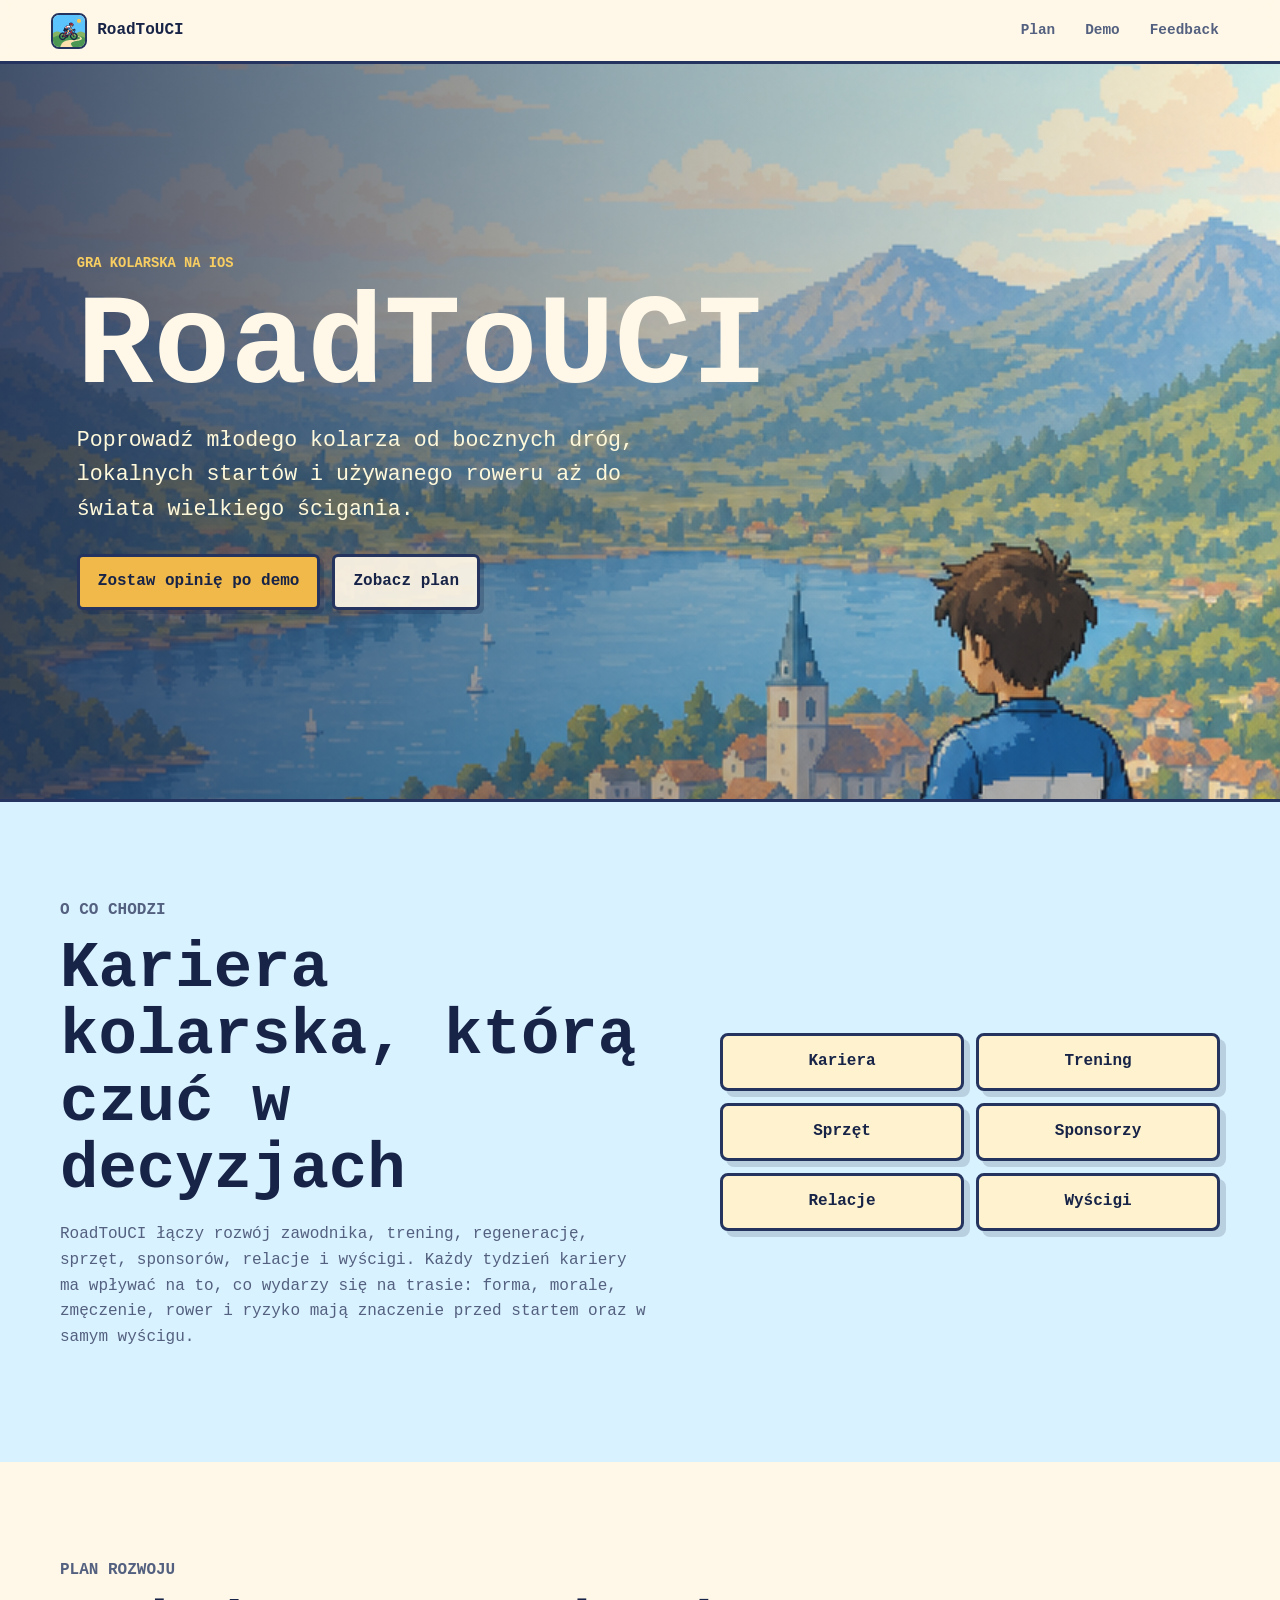
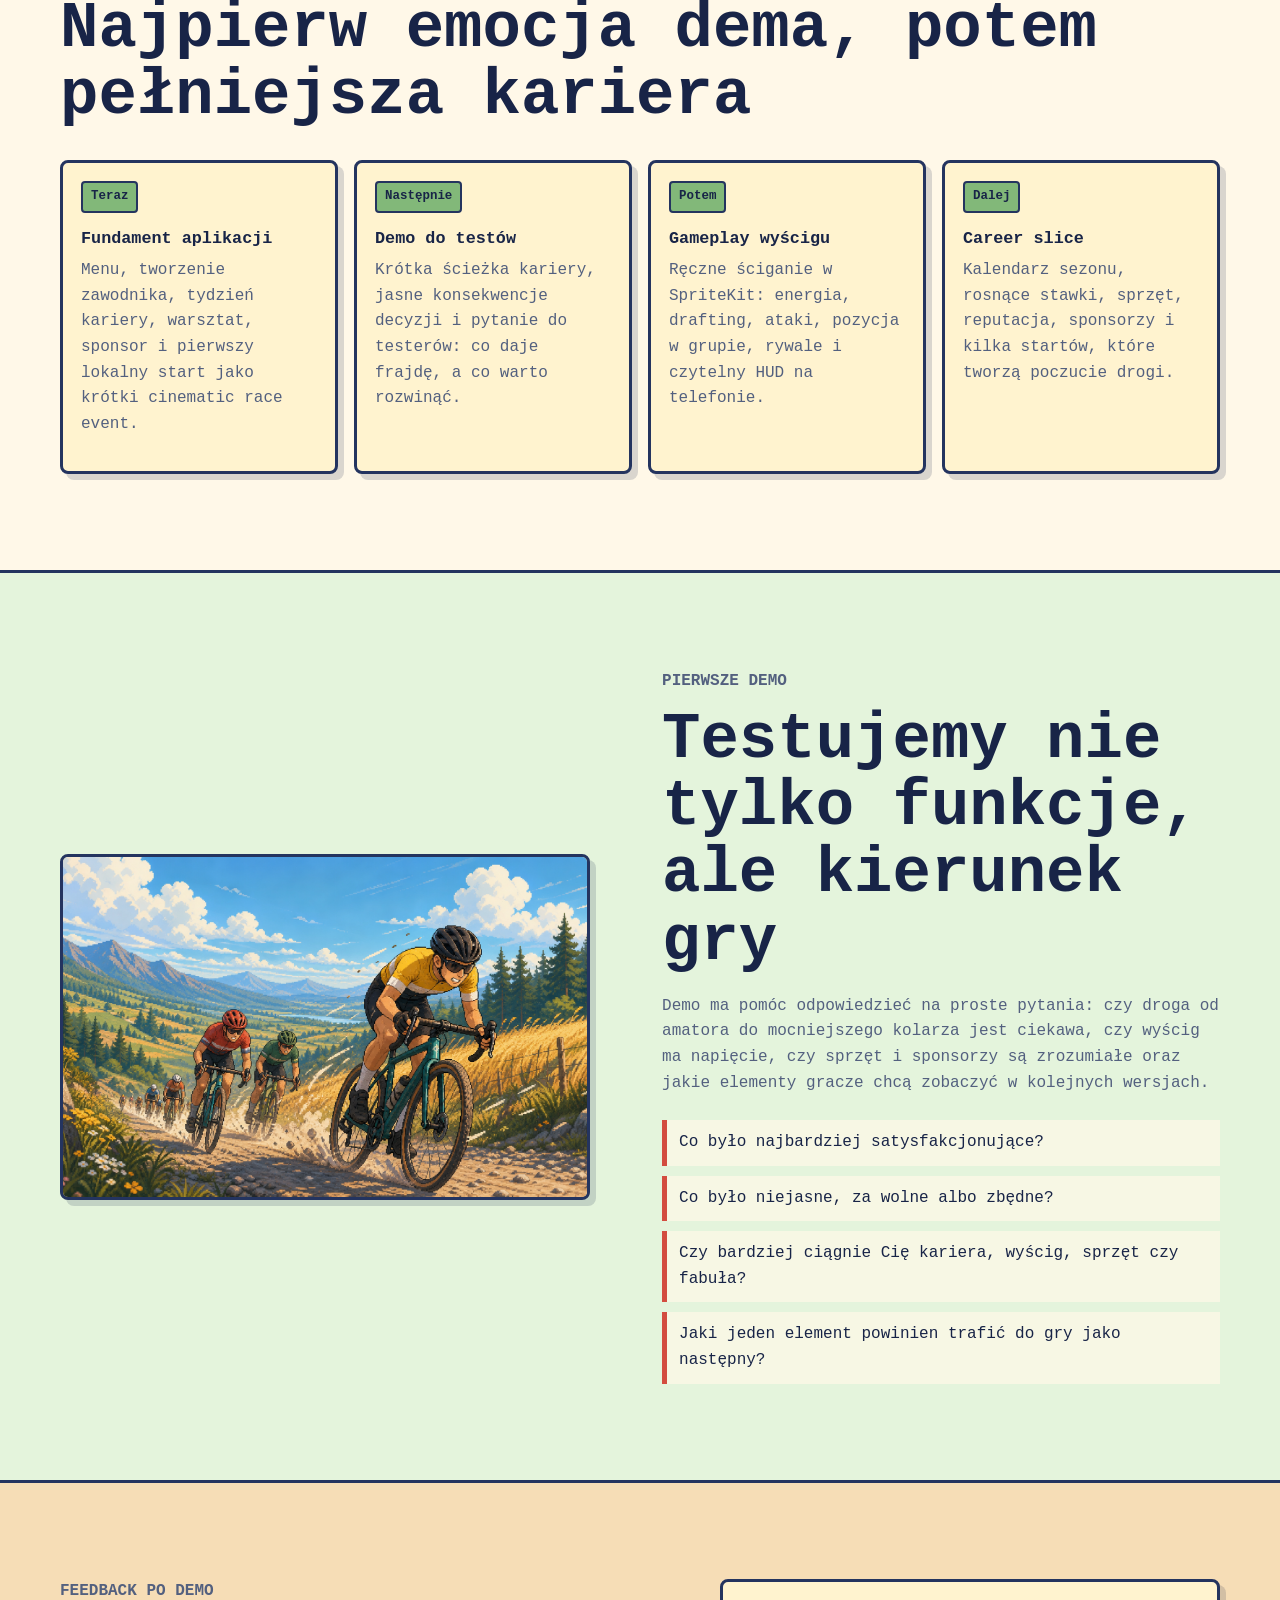
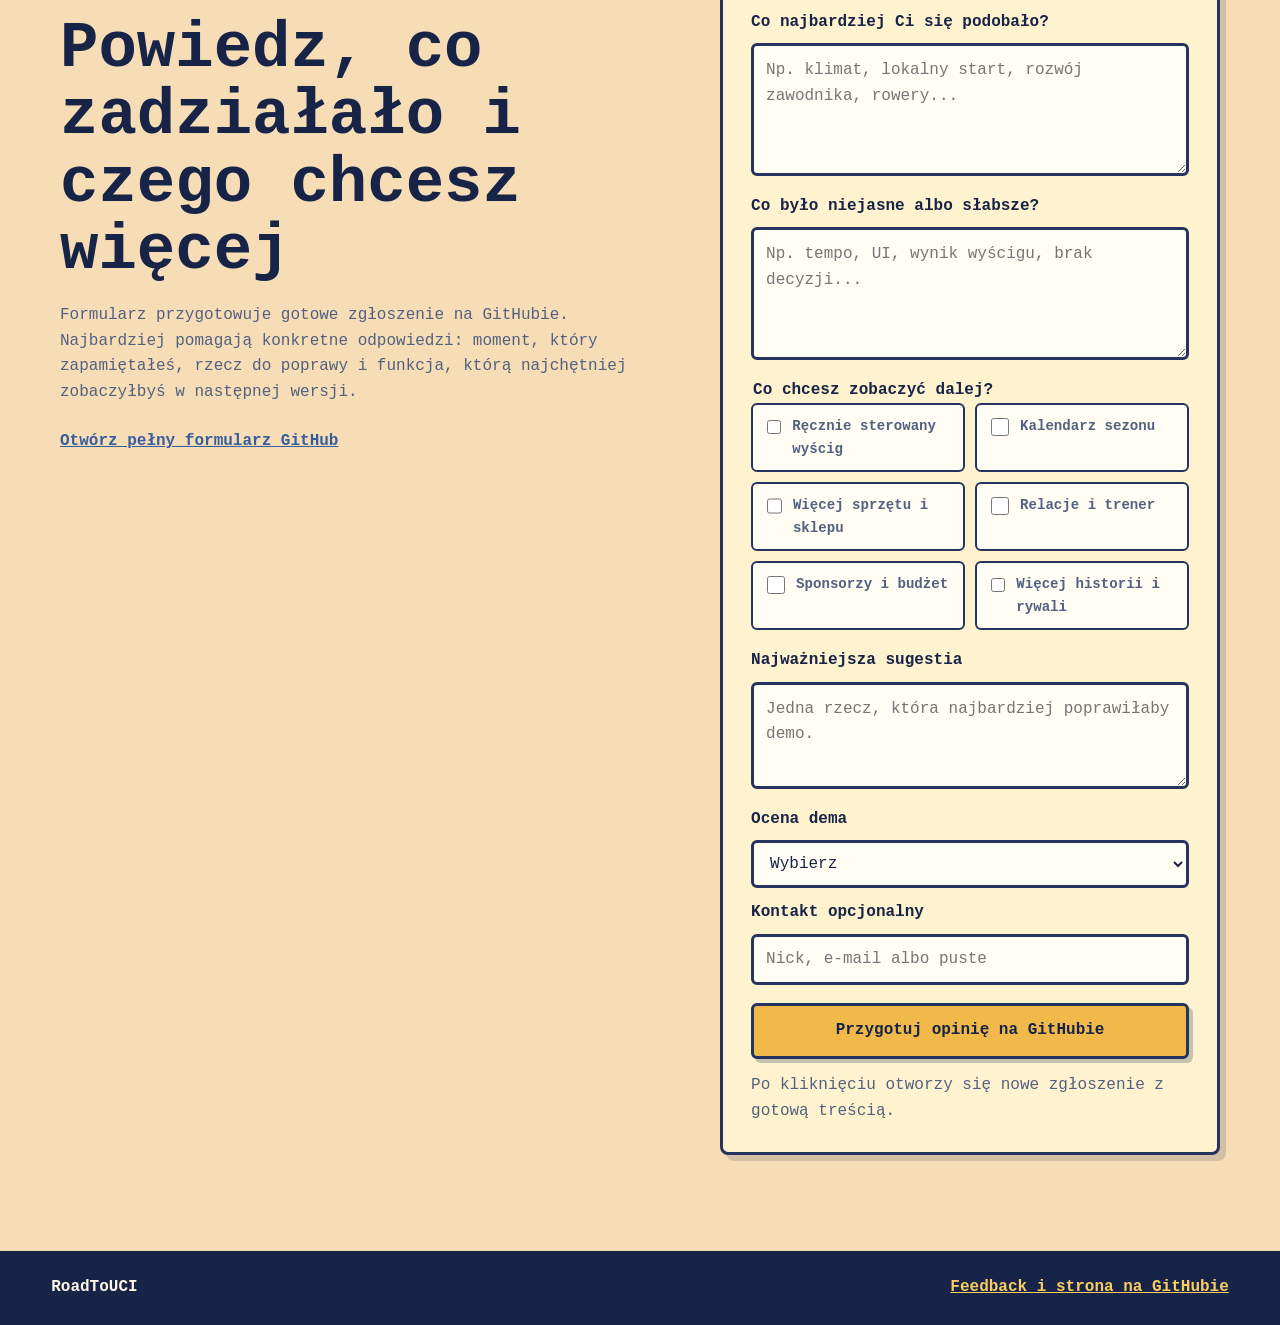
==== index.html @ 6fb149c0 "Add RoadToUCI public site" ====
<!doctype html>
<html lang="pl">
  <head>
    <meta charset="utf-8">
    <meta name="viewport" content="width=device-width, initial-scale=1">
    <meta
      name="description"
      content="RoadToUCI to gra o drodze młodego kolarza od lokalnych startów do poziomu UCI World Tour. Sprawdź plan i zostaw feedback po demo."
    >
    <meta property="og:title" content="RoadToUCI">
    <meta
      property="og:description"
      content="Kariera, trening, sprzęt, sponsorzy i emocje wyścigu w pastelowym pixel-arcie."
    >
    <meta property="og:image" content="assets/roadtouci-hero.png">
    <meta name="theme-color" content="#f4d06f">
    <title>RoadToUCI</title>
    <link rel="icon" href="assets/roadtouci-icon.png">
    <link rel="stylesheet" href="styles.css">
  </head>
  <body>
    <header class="site-header" aria-label="Główna nawigacja">
      <a class="brand" href="#top" aria-label="RoadToUCI">
        <img src="assets/roadtouci-icon.png" alt="">
        <span>RoadToUCI</span>
      </a>
      <nav>
        <a href="#plan">Plan</a>
        <a href="#demo">Demo</a>
        <a href="#feedback">Feedback</a>
      </nav>
    </header>

    <main id="top">
      <section class="hero" aria-labelledby="hero-title">
        <div class="hero-copy">
          <p class="eyebrow">Gra kolarska na iOS</p>
          <h1 id="hero-title">RoadToUCI</h1>
          <p class="hero-lead">
            Poprowadź młodego kolarza od bocznych dróg, lokalnych startów i
            używanego roweru aż do świata wielkiego ścigania.
          </p>
          <div class="hero-actions">
            <a class="button primary" href="#feedback">Zostaw opinię po demo</a>
            <a class="button secondary" href="#plan">Zobacz plan</a>
          </div>
        </div>
      </section>

      <section class="intro section-band" aria-labelledby="about-title">
        <div class="section-inner split">
          <div>
            <p class="section-kicker">O co chodzi</p>
            <h2 id="about-title">Kariera kolarska, którą czuć w decyzjach</h2>
            <p>
              RoadToUCI łączy rozwój zawodnika, trening, regenerację, sprzęt,
              sponsorów, relacje i wyścigi. Każdy tydzień kariery ma wpływać na
              to, co wydarzy się na trasie: forma, morale, zmęczenie, rower i
              ryzyko mają znaczenie przed startem oraz w samym wyścigu.
            </p>
          </div>
          <div class="pill-grid" aria-label="Filary gry">
            <span>Kariera</span>
            <span>Trening</span>
            <span>Sprzęt</span>
            <span>Sponsorzy</span>
            <span>Relacje</span>
            <span>Wyścigi</span>
          </div>
        </div>
      </section>

      <section id="plan" class="section-band plan" aria-labelledby="plan-title">
        <div class="section-inner">
          <p class="section-kicker">Plan rozwoju</p>
          <h2 id="plan-title">Najpierw emocja dema, potem pełniejsza kariera</h2>
          <div class="timeline">
            <article>
              <span>Teraz</span>
              <h3>Fundament aplikacji</h3>
              <p>
                Menu, tworzenie zawodnika, tydzień kariery, warsztat, sponsor i
                pierwszy lokalny start jako krótki cinematic race event.
              </p>
            </article>
            <article>
              <span>Następnie</span>
              <h3>Demo do testów</h3>
              <p>
                Krótka ścieżka kariery, jasne konsekwencje decyzji i pytanie do
                testerów: co daje frajdę, a co warto rozwinąć.
              </p>
            </article>
            <article>
              <span>Potem</span>
              <h3>Gameplay wyścigu</h3>
              <p>
                Ręczne ściganie w SpriteKit: energia, drafting, ataki,
                pozycja w grupie, rywale i czytelny HUD na telefonie.
              </p>
            </article>
            <article>
              <span>Dalej</span>
              <h3>Career slice</h3>
              <p>
                Kalendarz sezonu, rosnące stawki, sprzęt, reputacja, sponsorzy
                i kilka startów, które tworzą poczucie drogi.
              </p>
            </article>
          </div>
        </div>
      </section>

      <section id="demo" class="demo-section" aria-labelledby="demo-title">
        <div class="section-inner demo-grid">
          <div class="image-panel">
            <img src="assets/roadtouci-race.png" alt="Pixel-artowy kadr wyścigu kolarskiego">
          </div>
          <div>
            <p class="section-kicker">Pierwsze demo</p>
            <h2 id="demo-title">Testujemy nie tylko funkcje, ale kierunek gry</h2>
            <p>
              Demo ma pomóc odpowiedzieć na proste pytania: czy droga od amatora
              do mocniejszego kolarza jest ciekawa, czy wyścig ma napięcie, czy
              sprzęt i sponsorzy są zrozumiałe oraz jakie elementy gracze chcą
              zobaczyć w kolejnych wersjach.
            </p>
            <ul class="check-list">
              <li>Co było najbardziej satysfakcjonujące?</li>
              <li>Co było niejasne, za wolne albo zbędne?</li>
              <li>Czy bardziej ciągnie Cię kariera, wyścig, sprzęt czy fabuła?</li>
              <li>Jaki jeden element powinien trafić do gry jako następny?</li>
            </ul>
          </div>
        </div>
      </section>

      <section id="feedback" class="section-band feedback-section" aria-labelledby="feedback-title">
        <div class="section-inner feedback-grid">
          <div class="feedback-copy">
            <p class="section-kicker">Feedback po demo</p>
            <h2 id="feedback-title">Powiedz, co zadziałało i czego chcesz więcej</h2>
            <p>
              Formularz przygotowuje gotowe zgłoszenie na GitHubie. Najbardziej
              pomagają konkretne odpowiedzi: moment, który zapamiętałeś, rzecz
              do poprawy i funkcja, którą najchętniej zobaczyłbyś w następnej
              wersji.
            </p>
            <a class="text-link" href="https://github.com/lpociask/RoadToUCI-site/issues/new?template=demo-feedback.yml">
              Otwórz pełny formularz GitHub
            </a>
          </div>

          <form class="feedback-form" id="demo-feedback-form">
            <label>
              <span>Co najbardziej Ci się podobało?</span>
              <textarea name="liked" rows="4" required placeholder="Np. klimat, lokalny start, rozwój zawodnika, rowery..."></textarea>
            </label>

            <label>
              <span>Co było niejasne albo słabsze?</span>
              <textarea name="unclear" rows="4" required placeholder="Np. tempo, UI, wynik wyścigu, brak decyzji..."></textarea>
            </label>

            <fieldset>
              <legend>Co chcesz zobaczyć dalej?</legend>
              <div class="choice-grid">
                <label><input type="checkbox" name="next" value="Ręcznie sterowany wyścig"> Ręcznie sterowany wyścig</label>
                <label><input type="checkbox" name="next" value="Kalendarz sezonu"> Kalendarz sezonu</label>
                <label><input type="checkbox" name="next" value="Więcej sprzętu i sklepu"> Więcej sprzętu i sklepu</label>
                <label><input type="checkbox" name="next" value="Relacje i trener"> Relacje i trener</label>
                <label><input type="checkbox" name="next" value="Sponsorzy i budżet"> Sponsorzy i budżet</label>
                <label><input type="checkbox" name="next" value="Więcej historii i rywali"> Więcej historii i rywali</label>
              </div>
            </fieldset>

            <label>
              <span>Najważniejsza sugestia</span>
              <textarea name="wish" rows="3" required placeholder="Jedna rzecz, która najbardziej poprawiłaby demo."></textarea>
            </label>

            <div class="form-row">
              <label>
                <span>Ocena dema</span>
                <select name="rating" required>
                  <option value="">Wybierz</option>
                  <option value="5 - bardzo chcę grać dalej">5 - bardzo chcę grać dalej</option>
                  <option value="4 - ma duży potencjał">4 - ma duży potencjał</option>
                  <option value="3 - ciekawy kierunek">3 - ciekawy kierunek</option>
                  <option value="2 - jeszcze mnie nie złapało">2 - jeszcze mnie nie złapało</option>
                  <option value="1 - nie dla mnie">1 - nie dla mnie</option>
                </select>
              </label>
              <label>
                <span>Kontakt opcjonalny</span>
                <input name="contact" type="text" placeholder="Nick, e-mail albo puste">
              </label>
            </div>

            <button class="button primary submit-button" type="submit">Przygotuj opinię na GitHubie</button>
            <p class="form-note" id="form-note" aria-live="polite">
              Po kliknięciu otworzy się nowe zgłoszenie z gotową treścią.
            </p>
          </form>
        </div>
      </section>
    </main>

    <footer class="site-footer">
      <span>RoadToUCI</span>
      <a href="https://github.com/lpociask/RoadToUCI-site">Feedback i strona na GitHubie</a>
    </footer>

    <script src="script.js"></script>
  </body>
</html>
---- styles.css ----
:root {
  color-scheme: light;
  --ink: #182447;
  --muted: #53607f;
  --paper: #fff8e8;
  --panel: #fff3cf;
  --sky: #d9f2ff;
  --green: #82b879;
  --red: #d34c3f;
  --gold: #f0b94a;
  --blue: #385d9d;
  --line: #24345f;
  --shadow: 6px 6px 0 rgba(24, 36, 71, 0.16);
}

* {
  box-sizing: border-box;
}

html {
  scroll-behavior: smooth;
}

body {
  margin: 0;
  background: var(--paper);
  color: var(--ink);
  font-family: ui-monospace, SFMono-Regular, Menlo, Monaco, Consolas, "Liberation Mono", monospace;
  line-height: 1.6;
}

img {
  display: block;
  max-width: 100%;
}

a {
  color: inherit;
}

.site-header {
  position: sticky;
  top: 0;
  z-index: 10;
  display: flex;
  align-items: center;
  justify-content: space-between;
  gap: 20px;
  min-height: 64px;
  padding: 10px clamp(18px, 4vw, 56px);
  background: rgba(255, 248, 232, 0.92);
  border-bottom: 3px solid var(--line);
  backdrop-filter: blur(12px);
}

.brand {
  display: inline-flex;
  align-items: center;
  gap: 10px;
  font-weight: 900;
  text-decoration: none;
}

.brand img {
  width: 36px;
  height: 36px;
  border: 2px solid var(--line);
  border-radius: 8px;
}

nav {
  display: flex;
  flex-wrap: wrap;
  justify-content: flex-end;
  gap: 10px;
  color: var(--muted);
  font-size: 0.9rem;
  font-weight: 800;
}

nav a {
  padding: 8px 10px;
  border-radius: 6px;
  text-decoration: none;
}

nav a:hover,
nav a:focus-visible {
  background: var(--panel);
  outline: 2px solid transparent;
}

.hero {
  min-height: min(760px, 82vh);
  display: grid;
  align-items: center;
  padding: 64px clamp(18px, 6vw, 84px);
  background-image:
    linear-gradient(90deg, rgba(24, 36, 71, 0.78), rgba(24, 36, 71, 0.32), rgba(255, 248, 232, 0.05)),
    url("assets/roadtouci-hero.png");
  background-position: center;
  background-size: cover;
  color: #fff8e8;
  border-bottom: 3px solid var(--line);
}

.hero-copy {
  width: min(680px, 100%);
}

.eyebrow,
.section-kicker {
  margin: 0 0 12px;
  color: var(--red);
  font-size: 0.86rem;
  font-weight: 900;
  letter-spacing: 0;
  text-transform: uppercase;
}

.hero .eyebrow {
  color: #f8ce62;
}

h1,
h2,
h3,
p {
  margin-top: 0;
}

h1 {
  margin-bottom: 14px;
  font-size: clamp(3.2rem, 10vw, 8rem);
  line-height: 0.95;
}

h2 {
  margin-bottom: 18px;
  font-size: clamp(2rem, 5vw, 4.2rem);
  line-height: 1.05;
}

h3 {
  margin-bottom: 8px;
  font-size: 1.05rem;
  line-height: 1.25;
}

.hero-lead {
  max-width: 620px;
  margin-bottom: 28px;
  color: #fff9db;
  font-size: clamp(1rem, 2.2vw, 1.35rem);
}

.hero-actions,
.form-row {
  display: flex;
  flex-wrap: wrap;
  gap: 12px;
}

.button {
  display: inline-flex;
  align-items: center;
  justify-content: center;
  min-height: 48px;
  padding: 12px 18px;
  border: 3px solid var(--line);
  border-radius: 6px;
  box-shadow: 4px 4px 0 rgba(24, 36, 71, 0.24);
  font: inherit;
  font-weight: 900;
  text-decoration: none;
  cursor: pointer;
}

.button.primary {
  background: var(--gold);
  color: var(--ink);
}

.button.secondary {
  background: rgba(255, 248, 232, 0.92);
  color: var(--ink);
}

.button:hover,
.button:focus-visible {
  transform: translate(1px, 1px);
  box-shadow: 3px 3px 0 rgba(24, 36, 71, 0.24);
  outline: 2px solid transparent;
}

.section-band,
.demo-section {
  padding: clamp(48px, 8vw, 96px) clamp(18px, 4vw, 56px);
}

.section-inner {
  width: min(1160px, 100%);
  margin: 0 auto;
}

.split,
.demo-grid,
.feedback-grid {
  display: grid;
  grid-template-columns: minmax(0, 1fr) minmax(280px, 0.85fr);
  gap: clamp(28px, 6vw, 72px);
  align-items: center;
}

.intro {
  background: var(--sky);
}

.intro p,
.plan p,
.demo-section p,
.feedback-section p {
  color: var(--muted);
  font-size: 1rem;
}

.pill-grid {
  display: grid;
  grid-template-columns: repeat(2, minmax(0, 1fr));
  gap: 12px;
}

.pill-grid span,
.timeline article,
.feedback-form,
.image-panel {
  border: 3px solid var(--line);
  border-radius: 8px;
  background: var(--panel);
  box-shadow: var(--shadow);
}

.pill-grid span {
  min-height: 58px;
  display: grid;
  place-items: center;
  padding: 12px;
  color: var(--ink);
  font-weight: 900;
  text-align: center;
}

.plan {
  background: var(--paper);
}

.timeline {
  display: grid;
  grid-template-columns: repeat(4, minmax(0, 1fr));
  gap: 16px;
  margin-top: 30px;
}

.timeline article {
  min-height: 245px;
  padding: 18px;
}

.timeline span {
  display: inline-block;
  margin-bottom: 16px;
  padding: 4px 8px;
  background: var(--green);
  border: 2px solid var(--line);
  border-radius: 4px;
  color: var(--ink);
  font-size: 0.78rem;
  font-weight: 900;
}

.demo-section {
  background: #e4f4dc;
  border-top: 3px solid var(--line);
  border-bottom: 3px solid var(--line);
}

.demo-grid {
  grid-template-columns: minmax(280px, 0.95fr) minmax(0, 1fr);
}

.image-panel {
  overflow: hidden;
  background: #f8dca5;
}

.image-panel img {
  width: 100%;
  min-height: 340px;
  object-fit: cover;
}

.check-list {
  display: grid;
  gap: 10px;
  margin: 24px 0 0;
  padding: 0;
  list-style: none;
}

.check-list li {
  padding: 10px 12px;
  border-left: 5px solid var(--red);
  background: rgba(255, 248, 232, 0.72);
}

.feedback-section {
  background: #f6ddb6;
}

.feedback-grid {
  align-items: start;
}

.feedback-copy {
  position: sticky;
  top: 96px;
}

.text-link {
  display: inline-flex;
  margin-top: 8px;
  color: var(--blue);
  font-weight: 900;
}

.feedback-form {
  display: grid;
  gap: 18px;
  padding: clamp(18px, 4vw, 28px);
}

.feedback-form label,
.feedback-form fieldset {
  display: grid;
  gap: 8px;
  min-width: 0;
}

.feedback-form span,
.feedback-form legend {
  color: var(--ink);
  font-weight: 900;
}

.feedback-form fieldset {
  margin: 0;
  padding: 0;
  border: 0;
}

textarea,
select,
input[type="text"] {
  width: 100%;
  min-width: 0;
  border: 3px solid var(--line);
  border-radius: 6px;
  background: #fffdf4;
  color: var(--ink);
  font: inherit;
}

textarea {
  resize: vertical;
  padding: 12px;
}

select,
input[type="text"] {
  min-height: 48px;
  padding: 10px 12px;
}

textarea:focus,
select:focus,
input[type="text"]:focus {
  outline: 3px solid var(--gold);
  outline-offset: 2px;
}

.choice-grid {
  display: grid;
  grid-template-columns: repeat(2, minmax(0, 1fr));
  gap: 10px;
}

.choice-grid label {
  display: flex;
  align-items: flex-start;
  gap: 8px;
  min-height: 48px;
  padding: 10px;
  border: 2px solid var(--line);
  border-radius: 6px;
  background: #fffdf4;
  color: var(--muted);
  font-size: 0.88rem;
  font-weight: 800;
}

.choice-grid input {
  width: 18px;
  height: 18px;
  margin-top: 3px;
  accent-color: var(--red);
}

.form-row > label {
  flex: 1 1 220px;
}

.submit-button {
  width: 100%;
}

.form-note {
  min-height: 24px;
  margin: -4px 0 0;
  font-size: 0.88rem;
}

.site-footer {
  display: flex;
  flex-wrap: wrap;
  justify-content: space-between;
  gap: 12px;
  padding: 24px clamp(18px, 4vw, 56px);
  background: var(--ink);
  color: #fff8e8;
  font-weight: 800;
}

.site-footer a {
  color: #f8ce62;
}

@media (max-width: 900px) {
  .split,
  .demo-grid,
  .feedback-grid {
    grid-template-columns: 1fr;
  }

  .timeline {
    grid-template-columns: repeat(2, minmax(0, 1fr));
  }

  .feedback-copy {
    position: static;
  }
}

@media (max-width: 640px) {
  .site-header {
    align-items: flex-start;
    flex-direction: column;
    gap: 6px;
  }

  nav {
    justify-content: flex-start;
    width: 100%;
  }

  .hero {
    min-height: 76vh;
    padding-top: 48px;
    background-position: 58% center;
  }

  .hero-actions .button,
  .timeline,
  .pill-grid,
  .choice-grid {
    grid-template-columns: 1fr;
  }

  .hero-actions,
  .button {
    width: 100%;
  }

  .timeline article {
    min-height: 0;
  }
}
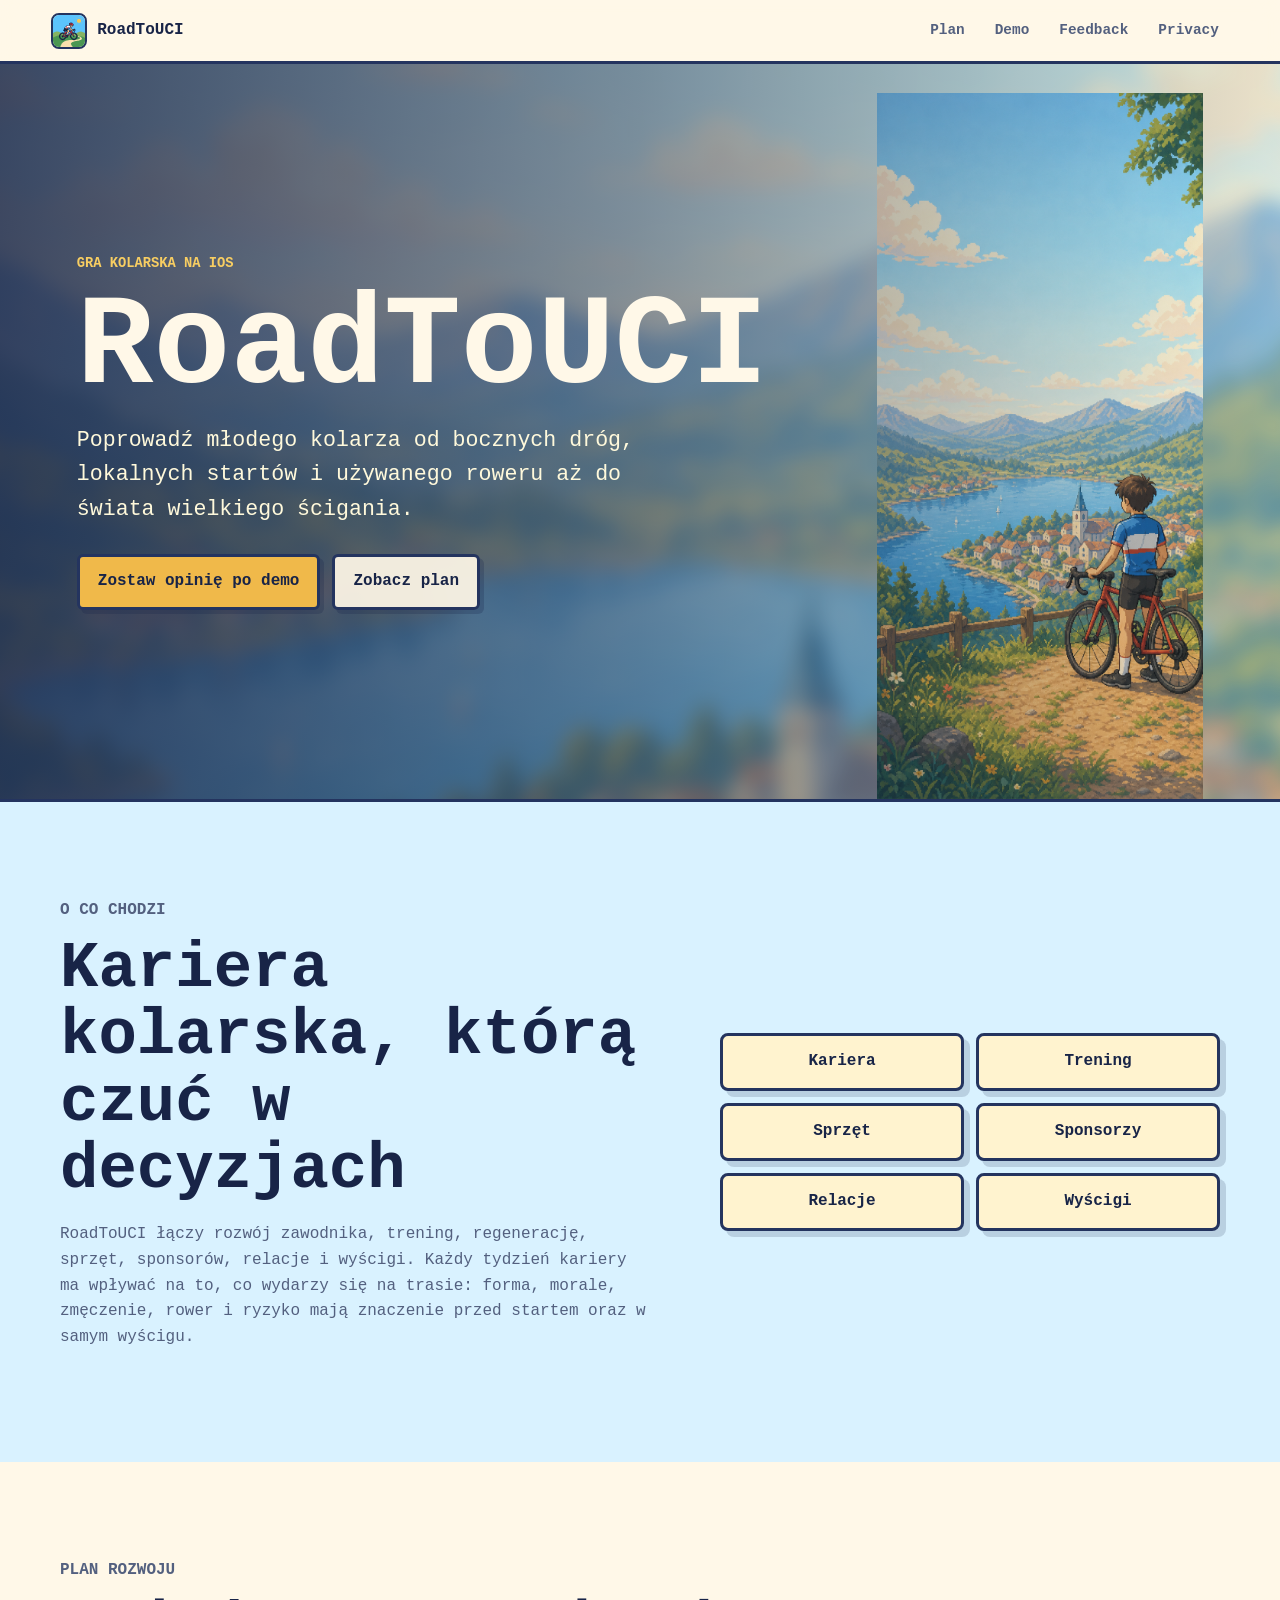
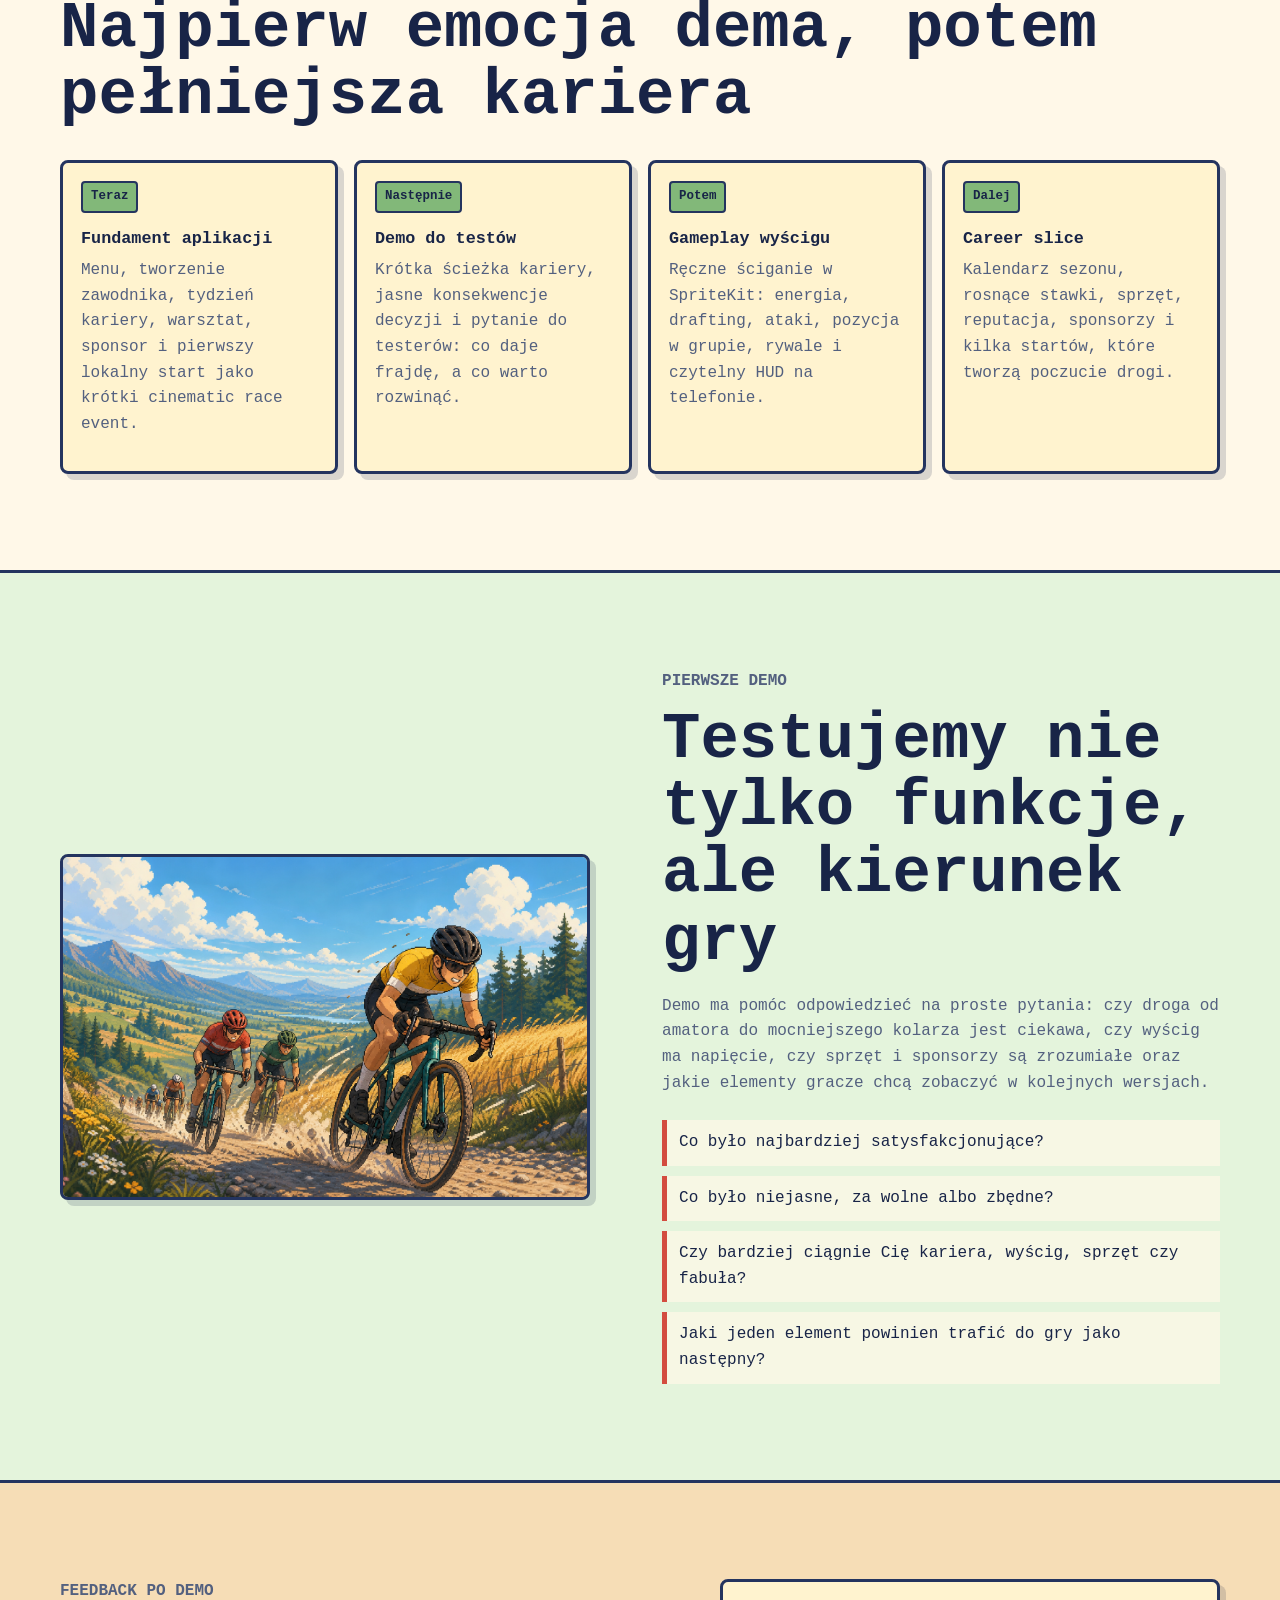
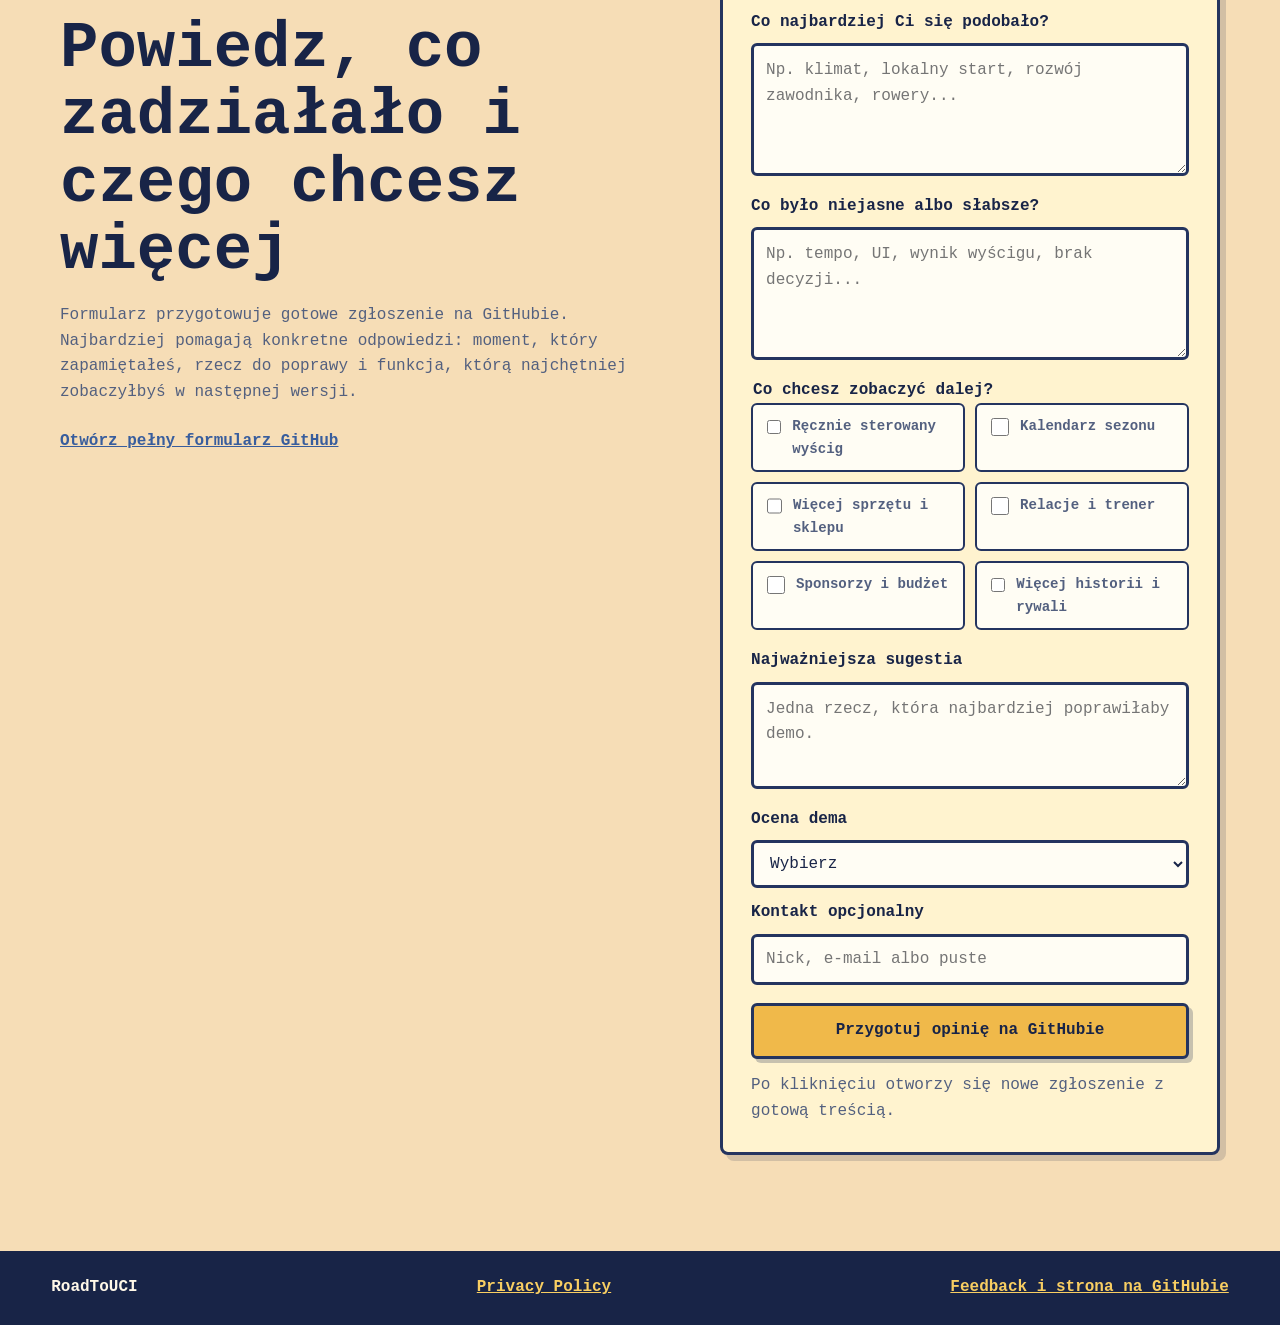
==== commit 8a648dc2: "Add privacy policy page" ====
--- a/index.html
+++ b/index.html
@@ -28,6 +28,7 @@
         <a href="#plan">Plan</a>
         <a href="#demo">Demo</a>
         <a href="#feedback">Feedback</a>
+        <a href="privacy.html">Privacy</a>
       </nav>
     </header>
 
@@ -208,6 +209,7 @@
 
     <footer class="site-footer">
       <span>RoadToUCI</span>
+      <a href="privacy.html">Privacy Policy</a>
       <a href="https://github.com/lpociask/RoadToUCI-site">Feedback i strona na GitHubie</a>
     </footer>
 
--- a/styles.css
+++ b/styles.css
@@ -91,6 +91,9 @@
 }
 
 .hero {
+  position: relative;
+  isolation: isolate;
+  overflow: hidden;
   min-height: min(760px, 82vh);
   display: grid;
   align-items: center;
@@ -104,7 +107,16 @@
   border-bottom: 3px solid var(--line);
 }
 
+.hero::before,
+.hero::after {
+  content: "";
+  position: absolute;
+  pointer-events: none;
+}
+
 .hero-copy {
+  position: relative;
+  z-index: 1;
   width: min(680px, 100%);
 }
 
@@ -444,6 +456,44 @@
   color: #f8ce62;
 }
 
+.legal-page {
+  padding: clamp(48px, 8vw, 96px) clamp(18px, 4vw, 56px);
+  background: var(--sky);
+}
+
+.legal-panel {
+  padding: clamp(20px, 4vw, 36px);
+  border: 3px solid var(--line);
+  border-radius: 8px;
+  background: var(--panel);
+  box-shadow: var(--shadow);
+}
+
+.legal-panel h1 {
+  max-width: 900px;
+  font-size: clamp(2.4rem, 7vw, 5.2rem);
+}
+
+.legal-panel h2,
+.legal-panel h3 {
+  margin-top: 28px;
+}
+
+.legal-panel p {
+  max-width: 860px;
+  color: var(--muted);
+}
+
+.legal-panel hr {
+  margin: 36px 0;
+  border: 0;
+  border-top: 3px solid var(--line);
+}
+
+.legal-updated {
+  font-weight: 900;
+}
+
 @media (max-width: 900px) {
   .split,
   .demo-grid,
@@ -460,6 +510,37 @@
   }
 }
 
+@media (min-width: 760px) {
+  .hero {
+    background-image: none;
+    background-color: #8cc9e6;
+  }
+
+  .hero::before {
+    inset: -28px;
+    z-index: -2;
+    background: url("assets/roadtouci-hero.png") center / cover no-repeat;
+    filter: blur(10px);
+    opacity: 0.85;
+    transform: scale(1.04);
+  }
+
+  .hero::after {
+    inset: 0;
+    z-index: -1;
+    background-image:
+      linear-gradient(90deg, rgba(24, 36, 71, 0.82), rgba(24, 36, 71, 0.46), rgba(255, 248, 232, 0.04)),
+      url("assets/roadtouci-hero.png");
+    background-position:
+      center,
+      right clamp(20px, 6vw, 96px) bottom;
+    background-repeat: no-repeat;
+    background-size:
+      100% 100%,
+      auto 96%;
+  }
+}
+
 @media (max-width: 640px) {
   .site-header {
     align-items: flex-start;
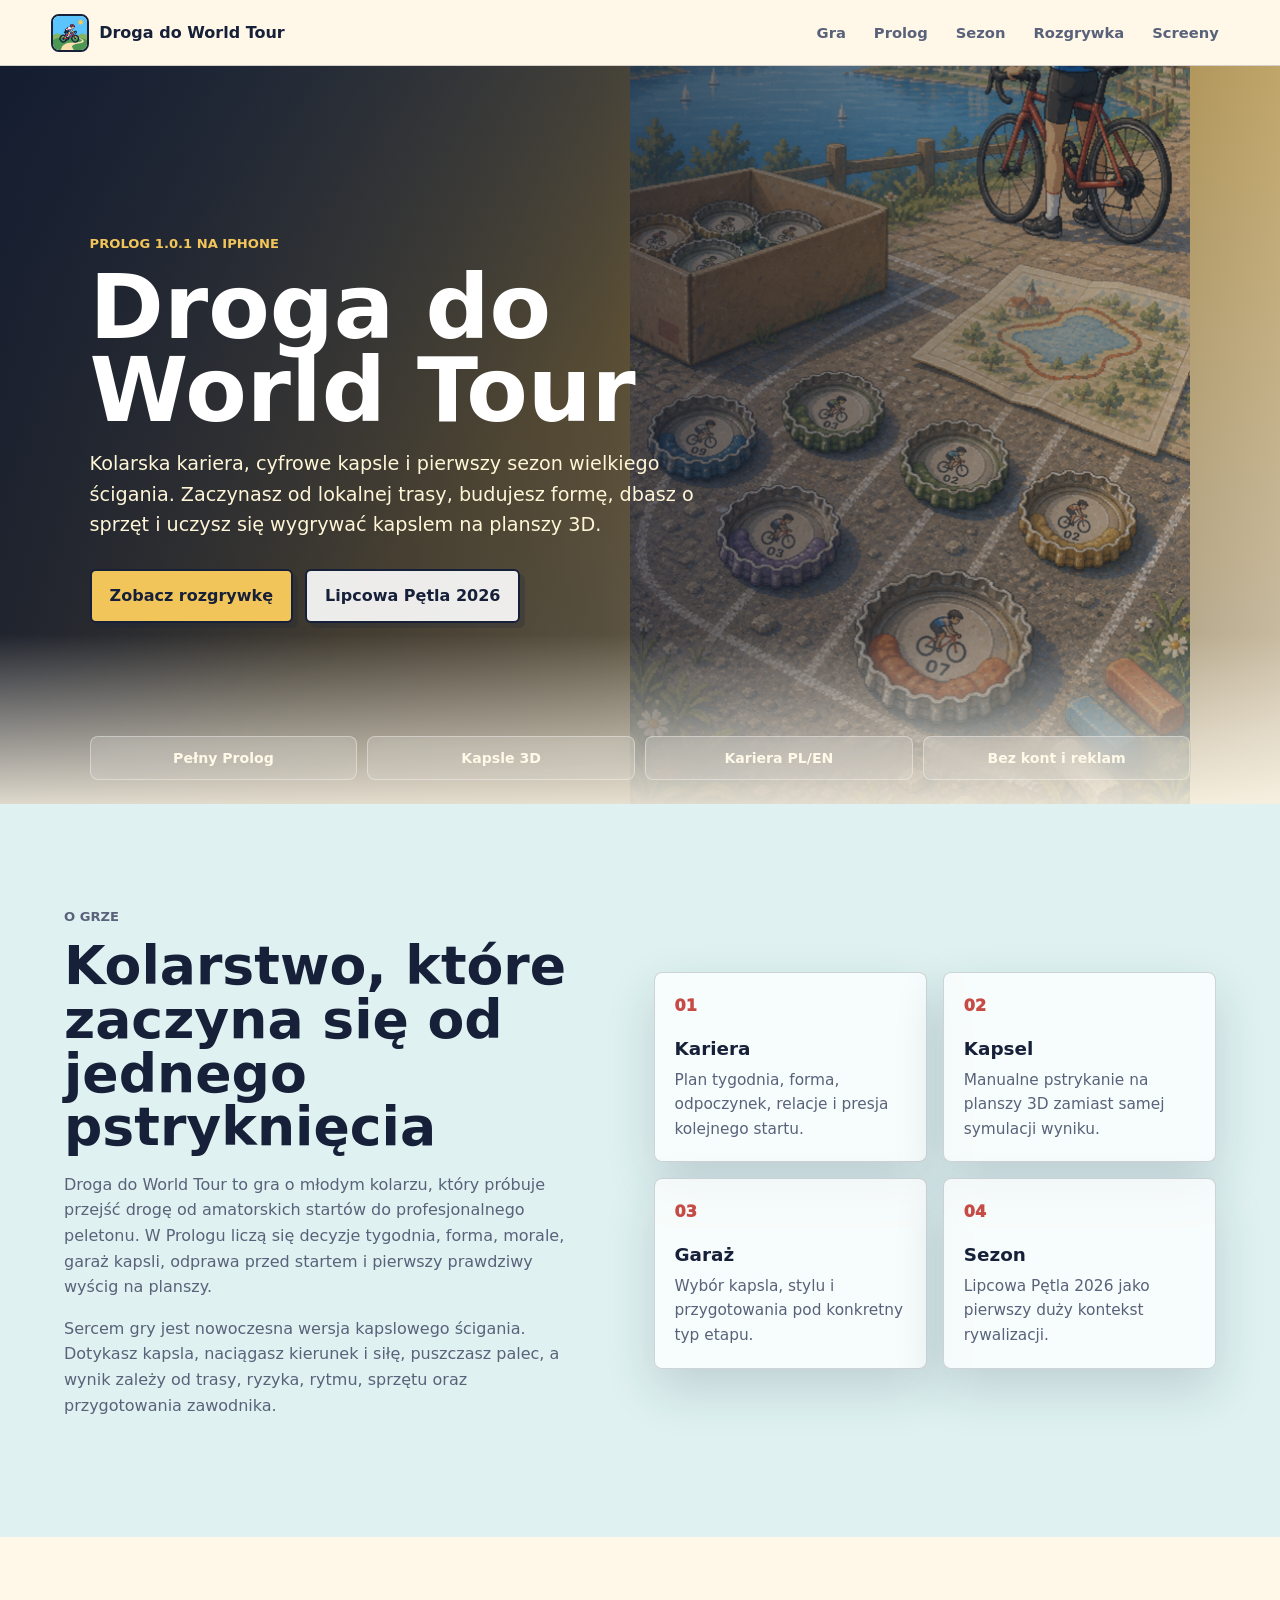
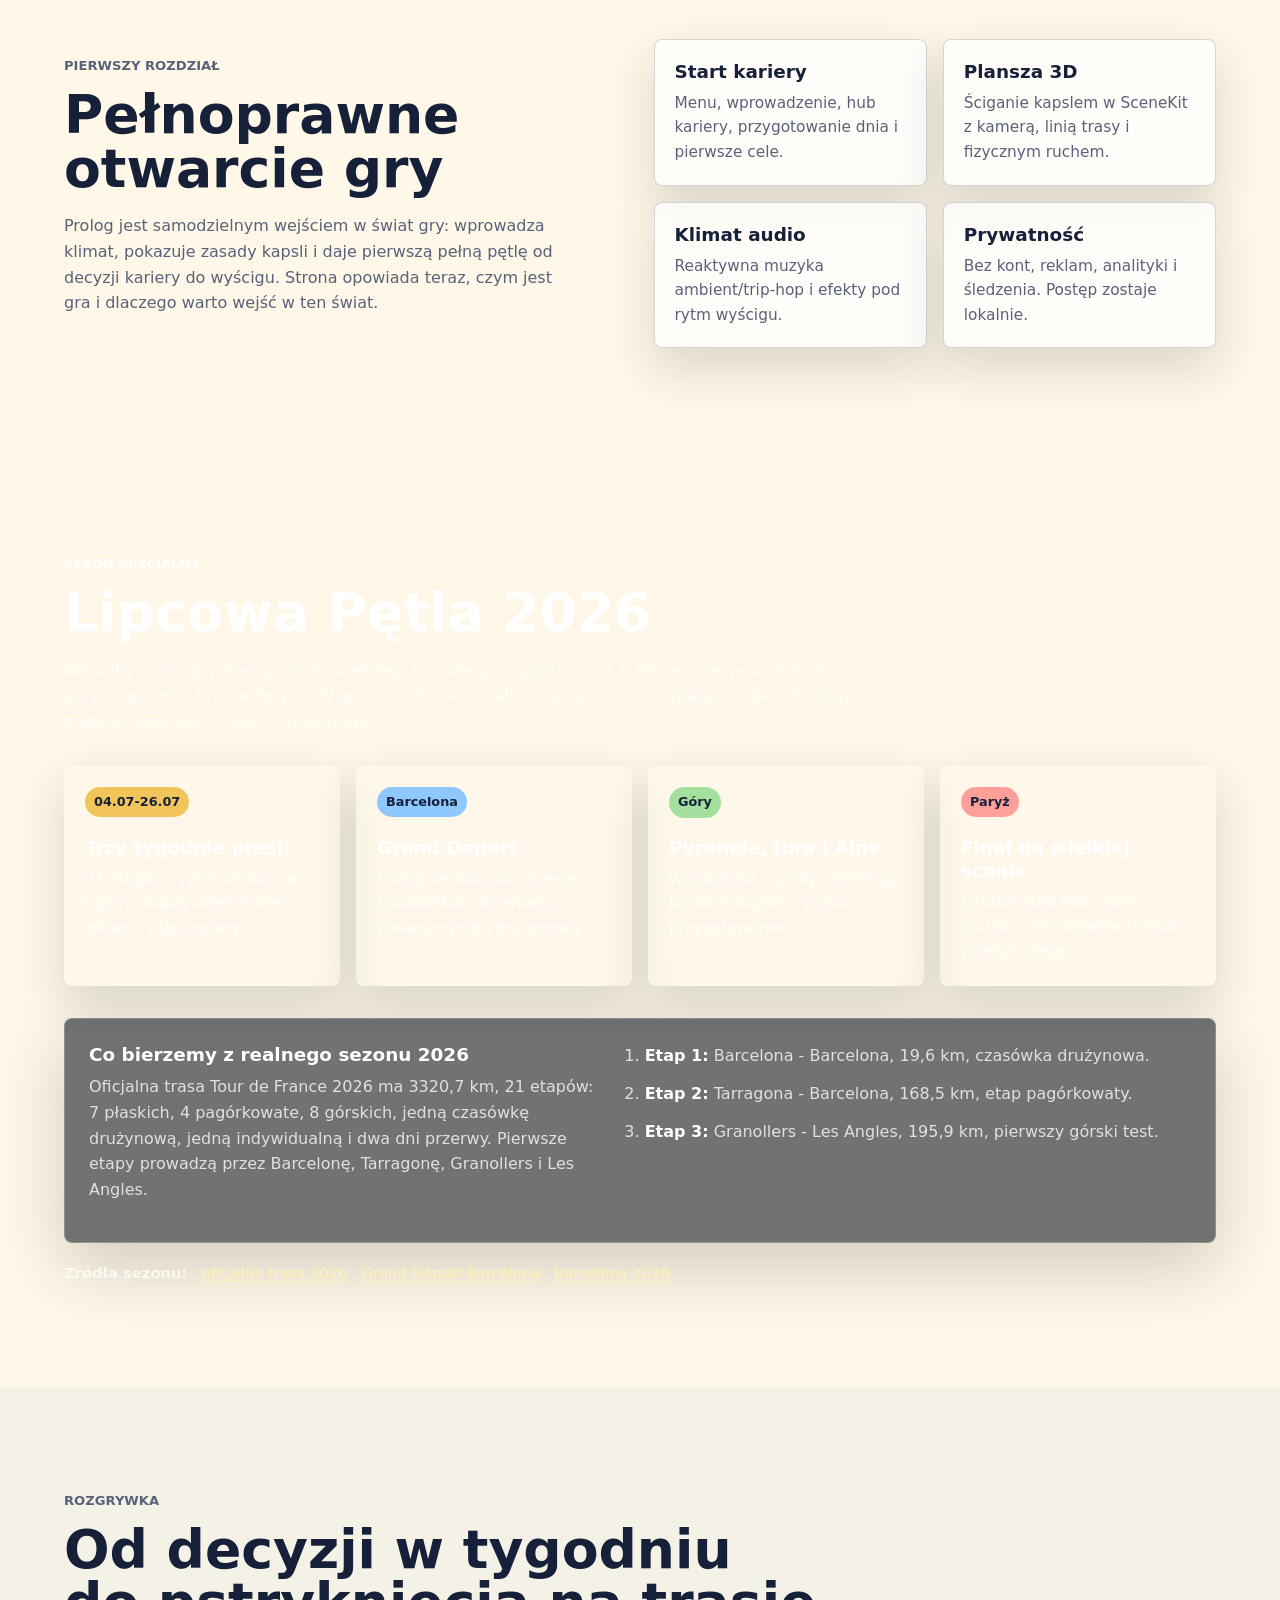
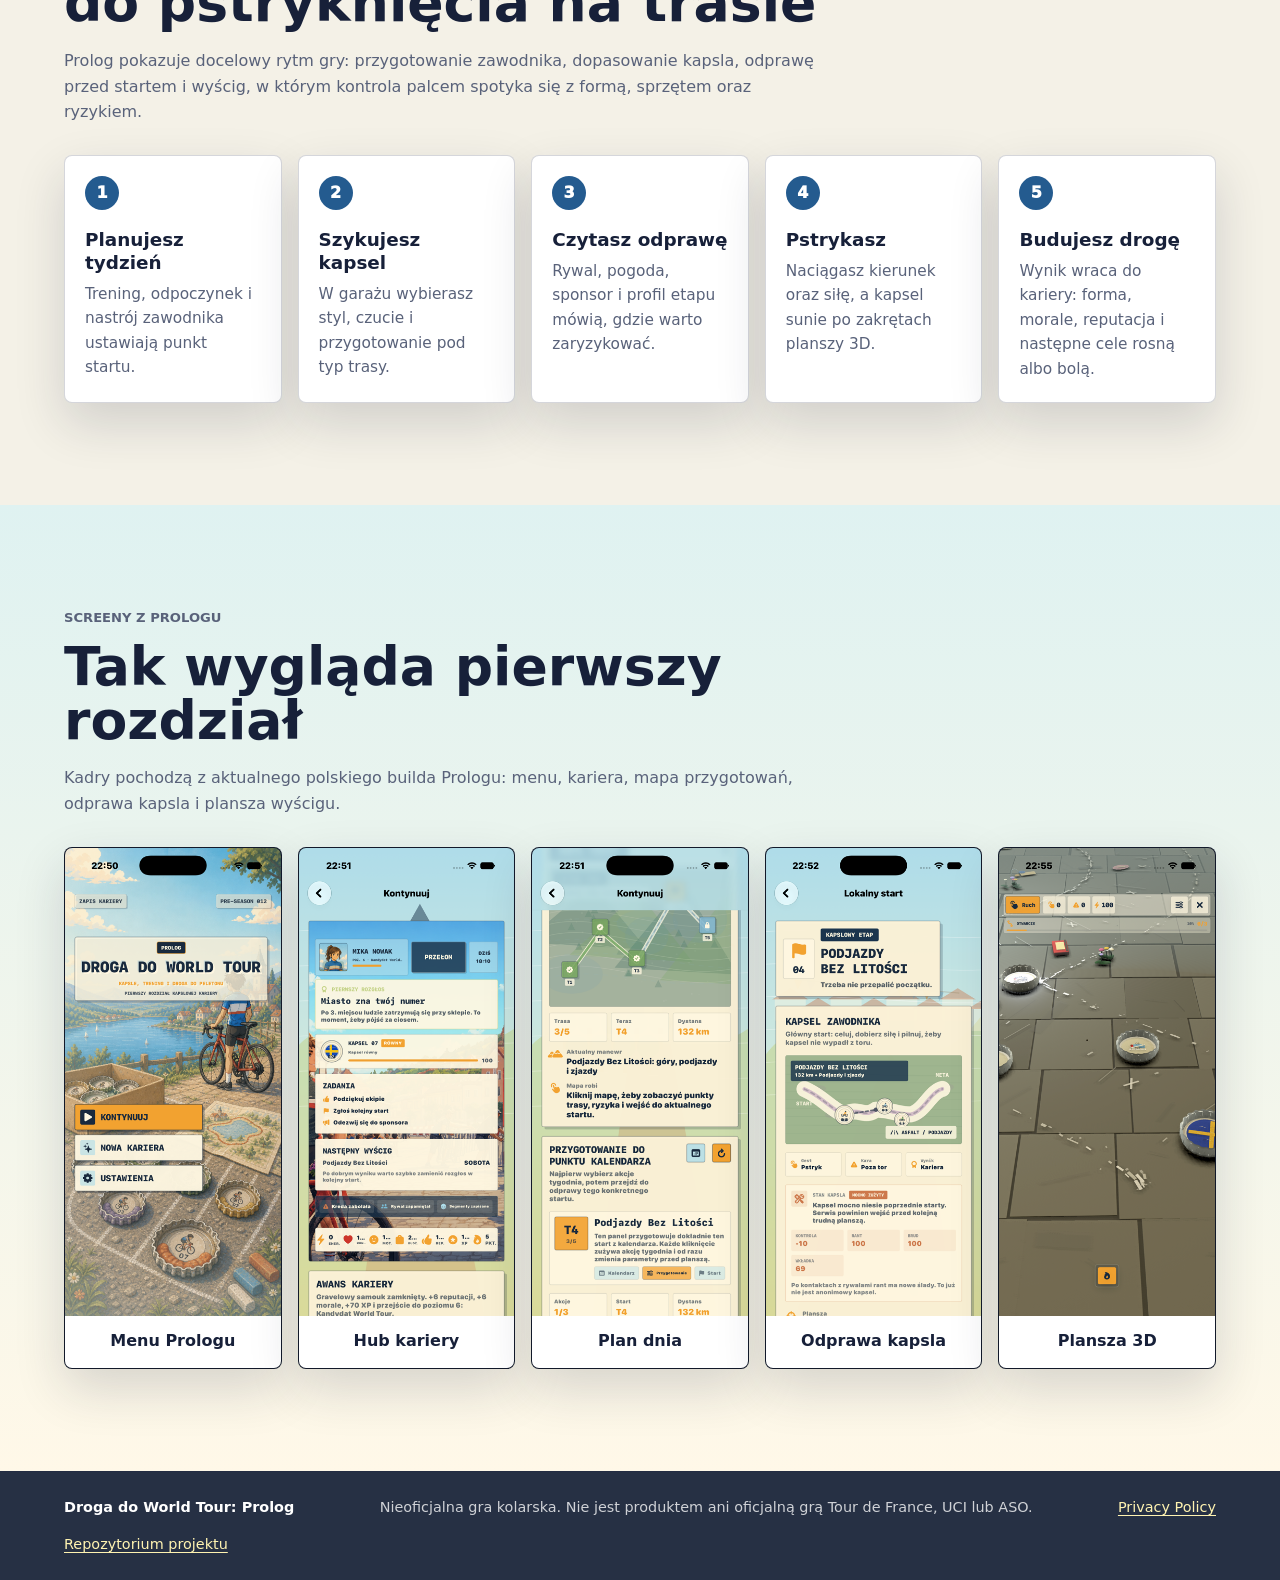
==== commit 4089d774: "Refresh Prologue website" ====
--- a/index.html
+++ b/index.html
@@ -5,212 +5,278 @@
     <meta name="viewport" content="width=device-width, initial-scale=1">
     <meta
       name="description"
-      content="RoadToUCI to gra o drodze młodego kolarza od lokalnych startów do poziomu UCI World Tour. Sprawdź plan i zostaw feedback po demo."
+      content="Droga do World Tour: Prolog to kolarska gra na iPhone'a o karierze, kapslowym ściganiu, sprzęcie, rywalach i sezonie Lipcowa Pętla 2026."
     >
-    <meta property="og:title" content="RoadToUCI">
+    <meta property="og:title" content="Droga do World Tour: Prolog">
     <meta
       property="og:description"
-      content="Kariera, trening, sprzęt, sponsorzy i emocje wyścigu w pastelowym pixel-arcie."
+      content="Pełnoprawny pierwszy rozdział gry: kariera młodego kolarza, cyfrowe kapsle i sezon inspirowany wielkim lipcowym ściganiem."
     >
-    <meta property="og:image" content="assets/roadtouci-hero.png">
-    <meta name="theme-color" content="#f4d06f">
-    <title>RoadToUCI</title>
+    <meta property="og:image" content="assets/prolog-hero.png">
+    <meta name="theme-color" content="#f4c95d">
+    <title>Droga do World Tour: Prolog</title>
     <link rel="icon" href="assets/roadtouci-icon.png">
     <link rel="stylesheet" href="styles.css">
   </head>
   <body>
     <header class="site-header" aria-label="Główna nawigacja">
-      <a class="brand" href="#top" aria-label="RoadToUCI">
+      <a class="brand" href="#top" aria-label="Droga do World Tour: Prolog">
         <img src="assets/roadtouci-icon.png" alt="">
-        <span>RoadToUCI</span>
+        <span>Droga do World Tour</span>
       </a>
       <nav>
-        <a href="#plan">Plan</a>
-        <a href="#demo">Demo</a>
-        <a href="#feedback">Feedback</a>
-        <a href="privacy.html">Privacy</a>
+        <a href="#gra">Gra</a>
+        <a href="#prolog">Prolog</a>
+        <a href="#sezon">Sezon</a>
+        <a href="#rozgrywka">Rozgrywka</a>
+        <a href="#screeny">Screeny</a>
       </nav>
     </header>
 
     <main id="top">
       <section class="hero" aria-labelledby="hero-title">
         <div class="hero-copy">
-          <p class="eyebrow">Gra kolarska na iOS</p>
-          <h1 id="hero-title">RoadToUCI</h1>
+          <p class="eyebrow">Prolog 1.0.1 na iPhone</p>
+          <h1 id="hero-title">Droga do World Tour</h1>
           <p class="hero-lead">
-            Poprowadź młodego kolarza od bocznych dróg, lokalnych startów i
-            używanego roweru aż do świata wielkiego ścigania.
+            Kolarska kariera, cyfrowe kapsle i pierwszy sezon wielkiego ścigania.
+            Zaczynasz od lokalnej trasy, budujesz formę, dbasz o sprzęt i uczysz
+            się wygrywać kapslem na planszy 3D.
           </p>
           <div class="hero-actions">
-            <a class="button primary" href="#feedback">Zostaw opinię po demo</a>
-            <a class="button secondary" href="#plan">Zobacz plan</a>
-          </div>
-        </div>
-      </section>
-
-      <section class="intro section-band" aria-labelledby="about-title">
+            <a class="button primary" href="#rozgrywka">Zobacz rozgrywkę</a>
+            <a class="button secondary" href="#sezon">Lipcowa Pętla 2026</a>
+          </div>
+        </div>
+        <div class="hero-strip" aria-label="Najważniejsze informacje">
+          <span>Pełny Prolog</span>
+          <span>Kapsle 3D</span>
+          <span>Kariera PL/EN</span>
+          <span>Bez kont i reklam</span>
+        </div>
+      </section>
+
+      <section id="gra" class="section section-game" aria-labelledby="game-title">
         <div class="section-inner split">
           <div>
-            <p class="section-kicker">O co chodzi</p>
-            <h2 id="about-title">Kariera kolarska, którą czuć w decyzjach</h2>
-            <p>
-              RoadToUCI łączy rozwój zawodnika, trening, regenerację, sprzęt,
-              sponsorów, relacje i wyścigi. Każdy tydzień kariery ma wpływać na
-              to, co wydarzy się na trasie: forma, morale, zmęczenie, rower i
-              ryzyko mają znaczenie przed startem oraz w samym wyścigu.
-            </p>
-          </div>
-          <div class="pill-grid" aria-label="Filary gry">
-            <span>Kariera</span>
-            <span>Trening</span>
-            <span>Sprzęt</span>
-            <span>Sponsorzy</span>
-            <span>Relacje</span>
-            <span>Wyścigi</span>
-          </div>
-        </div>
-      </section>
-
-      <section id="plan" class="section-band plan" aria-labelledby="plan-title">
+            <p class="section-kicker">O grze</p>
+            <h2 id="game-title">Kolarstwo, które zaczyna się od jednego pstryknięcia</h2>
+            <p>
+              Droga do World Tour to gra o młodym kolarzu, który próbuje przejść
+              drogę od amatorskich startów do profesjonalnego peletonu. W Prologu
+              liczą się decyzje tygodnia, forma, morale, garaż kapsli, odprawa
+              przed startem i pierwszy prawdziwy wyścig na planszy.
+            </p>
+            <p>
+              Sercem gry jest nowoczesna wersja kapslowego ścigania. Dotykasz
+              kapsla, naciągasz kierunek i siłę, puszczasz palec, a wynik zależy
+              od trasy, ryzyka, rytmu, sprzętu oraz przygotowania zawodnika.
+            </p>
+          </div>
+          <div class="pillar-grid" aria-label="Filary gry">
+            <article>
+              <span>01</span>
+              <h3>Kariera</h3>
+              <p>Plan tygodnia, forma, odpoczynek, relacje i presja kolejnego startu.</p>
+            </article>
+            <article>
+              <span>02</span>
+              <h3>Kapsel</h3>
+              <p>Manualne pstrykanie na planszy 3D zamiast samej symulacji wyniku.</p>
+            </article>
+            <article>
+              <span>03</span>
+              <h3>Garaż</h3>
+              <p>Wybór kapsla, stylu i przygotowania pod konkretny typ etapu.</p>
+            </article>
+            <article>
+              <span>04</span>
+              <h3>Sezon</h3>
+              <p>Lipcowa Pętla 2026 jako pierwszy duży kontekst rywalizacji.</p>
+            </article>
+          </div>
+        </div>
+      </section>
+
+      <section id="prolog" class="section section-prologue" aria-labelledby="prologue-title">
+        <div class="section-inner prologue-layout">
+          <div>
+            <p class="section-kicker">Pierwszy rozdział</p>
+            <h2 id="prologue-title">Pełnoprawne otwarcie gry</h2>
+            <p>
+              Prolog jest samodzielnym wejściem w świat gry: wprowadza klimat,
+              pokazuje zasady kapsli i daje pierwszą pełną pętlę od decyzji
+              kariery do wyścigu. Strona opowiada teraz, czym jest gra i dlaczego
+              warto wejść w ten świat.
+            </p>
+          </div>
+          <div class="prologue-list" aria-label="Co zawiera Prolog">
+            <article>
+              <h3>Start kariery</h3>
+              <p>Menu, wprowadzenie, hub kariery, przygotowanie dnia i pierwsze cele.</p>
+            </article>
+            <article>
+              <h3>Plansza 3D</h3>
+              <p>Ściganie kapslem w SceneKit z kamerą, linią trasy i fizycznym ruchem.</p>
+            </article>
+            <article>
+              <h3>Klimat audio</h3>
+              <p>Reaktywna muzyka ambient/trip-hop i efekty pod rytm wyścigu.</p>
+            </article>
+            <article>
+              <h3>Prywatność</h3>
+              <p>Bez kont, reklam, analityki i śledzenia. Postęp zostaje lokalnie.</p>
+            </article>
+          </div>
+        </div>
+      </section>
+
+      <section id="sezon" class="section section-season" aria-labelledby="season-title">
         <div class="section-inner">
-          <p class="section-kicker">Plan rozwoju</p>
-          <h2 id="plan-title">Najpierw emocja dema, potem pełniejsza kariera</h2>
-          <div class="timeline">
-            <article>
-              <span>Teraz</span>
-              <h3>Fundament aplikacji</h3>
+          <div class="section-heading">
+            <p class="section-kicker">Sezon specjalny</p>
+            <h2 id="season-title">Lipcowa Pętla 2026</h2>
+            <p>
+              Aktualny sezon gry nawiązuje do wielkiego lipcowego ścigania:
+              start w Barcelonie, powrót do Francji, góry, czasówki i finał w
+              Paryżu. W grze to autorska, nielicencjonowana interpretacja -
+              bez oficjalnych znaków, koszulek, drużyn i logotypów.
+            </p>
+          </div>
+
+          <div class="season-grid" aria-label="Informacje o sezonie">
+            <article class="season-card accent-gold">
+              <span>04.07-26.07</span>
+              <h3>Trzy tygodnie presji</h3>
+              <p>21 etapów i rytm sezonu, w którym każdy dzień może zmienić plan kariery.</p>
+            </article>
+            <article class="season-card accent-blue">
+              <span>Barcelona</span>
+              <h3>Grand Départ</h3>
+              <p>Prolog sezonu zaczyna się katalońskim akcentem i pierwszą jazdą drużynową.</p>
+            </article>
+            <article class="season-card accent-green">
+              <span>Góry</span>
+              <h3>Pyreneje, Jura i Alpy</h3>
+              <p>Wspinaczki i zjazdy zmieniają kontrolę kapsla, ryzyko i przygotowanie.</p>
+            </article>
+            <article class="season-card accent-red">
+              <span>Paryż</span>
+              <h3>Finał na wielkiej scenie</h3>
+              <p>Ostatni etap jest celem marzeń, ale najpierw trzeba przeżyć drogę.</p>
+            </article>
+          </div>
+
+          <div class="route-panel">
+            <div>
+              <h3>Co bierzemy z realnego sezonu 2026</h3>
               <p>
-                Menu, tworzenie zawodnika, tydzień kariery, warsztat, sponsor i
-                pierwszy lokalny start jako krótki cinematic race event.
+                Oficjalna trasa Tour de France 2026 ma 3320,7 km, 21 etapów:
+                7 płaskich, 4 pagórkowate, 8 górskich, jedną czasówkę drużynową,
+                jedną indywidualną i dwa dni przerwy. Pierwsze etapy prowadzą
+                przez Barcelonę, Tarragonę, Granollers i Les Angles.
               </p>
-            </article>
-            <article>
-              <span>Następnie</span>
-              <h3>Demo do testów</h3>
-              <p>
-                Krótka ścieżka kariery, jasne konsekwencje decyzji i pytanie do
-                testerów: co daje frajdę, a co warto rozwinąć.
-              </p>
-            </article>
-            <article>
-              <span>Potem</span>
-              <h3>Gameplay wyścigu</h3>
-              <p>
-                Ręczne ściganie w SpriteKit: energia, drafting, ataki,
-                pozycja w grupie, rywale i czytelny HUD na telefonie.
-              </p>
-            </article>
-            <article>
-              <span>Dalej</span>
-              <h3>Career slice</h3>
-              <p>
-                Kalendarz sezonu, rosnące stawki, sprzęt, reputacja, sponsorzy
-                i kilka startów, które tworzą poczucie drogi.
-              </p>
-            </article>
-          </div>
-        </div>
-      </section>
-
-      <section id="demo" class="demo-section" aria-labelledby="demo-title">
-        <div class="section-inner demo-grid">
-          <div class="image-panel">
-            <img src="assets/roadtouci-race.png" alt="Pixel-artowy kadr wyścigu kolarskiego">
-          </div>
-          <div>
-            <p class="section-kicker">Pierwsze demo</p>
-            <h2 id="demo-title">Testujemy nie tylko funkcje, ale kierunek gry</h2>
-            <p>
-              Demo ma pomóc odpowiedzieć na proste pytania: czy droga od amatora
-              do mocniejszego kolarza jest ciekawa, czy wyścig ma napięcie, czy
-              sprzęt i sponsorzy są zrozumiałe oraz jakie elementy gracze chcą
-              zobaczyć w kolejnych wersjach.
-            </p>
-            <ul class="check-list">
-              <li>Co było najbardziej satysfakcjonujące?</li>
-              <li>Co było niejasne, za wolne albo zbędne?</li>
-              <li>Czy bardziej ciągnie Cię kariera, wyścig, sprzęt czy fabuła?</li>
-              <li>Jaki jeden element powinien trafić do gry jako następny?</li>
-            </ul>
-          </div>
-        </div>
-      </section>
-
-      <section id="feedback" class="section-band feedback-section" aria-labelledby="feedback-title">
-        <div class="section-inner feedback-grid">
-          <div class="feedback-copy">
-            <p class="section-kicker">Feedback po demo</p>
-            <h2 id="feedback-title">Powiedz, co zadziałało i czego chcesz więcej</h2>
-            <p>
-              Formularz przygotowuje gotowe zgłoszenie na GitHubie. Najbardziej
-              pomagają konkretne odpowiedzi: moment, który zapamiętałeś, rzecz
-              do poprawy i funkcja, którą najchętniej zobaczyłbyś w następnej
-              wersji.
-            </p>
-            <a class="text-link" href="https://github.com/lpociask/RoadToUCI-site/issues/new?template=demo-feedback.yml">
-              Otwórz pełny formularz GitHub
-            </a>
-          </div>
-
-          <form class="feedback-form" id="demo-feedback-form">
-            <label>
-              <span>Co najbardziej Ci się podobało?</span>
-              <textarea name="liked" rows="4" required placeholder="Np. klimat, lokalny start, rozwój zawodnika, rowery..."></textarea>
-            </label>
-
-            <label>
-              <span>Co było niejasne albo słabsze?</span>
-              <textarea name="unclear" rows="4" required placeholder="Np. tempo, UI, wynik wyścigu, brak decyzji..."></textarea>
-            </label>
-
-            <fieldset>
-              <legend>Co chcesz zobaczyć dalej?</legend>
-              <div class="choice-grid">
-                <label><input type="checkbox" name="next" value="Ręcznie sterowany wyścig"> Ręcznie sterowany wyścig</label>
-                <label><input type="checkbox" name="next" value="Kalendarz sezonu"> Kalendarz sezonu</label>
-                <label><input type="checkbox" name="next" value="Więcej sprzętu i sklepu"> Więcej sprzętu i sklepu</label>
-                <label><input type="checkbox" name="next" value="Relacje i trener"> Relacje i trener</label>
-                <label><input type="checkbox" name="next" value="Sponsorzy i budżet"> Sponsorzy i budżet</label>
-                <label><input type="checkbox" name="next" value="Więcej historii i rywali"> Więcej historii i rywali</label>
-              </div>
-            </fieldset>
-
-            <label>
-              <span>Najważniejsza sugestia</span>
-              <textarea name="wish" rows="3" required placeholder="Jedna rzecz, która najbardziej poprawiłaby demo."></textarea>
-            </label>
-
-            <div class="form-row">
-              <label>
-                <span>Ocena dema</span>
-                <select name="rating" required>
-                  <option value="">Wybierz</option>
-                  <option value="5 - bardzo chcę grać dalej">5 - bardzo chcę grać dalej</option>
-                  <option value="4 - ma duży potencjał">4 - ma duży potencjał</option>
-                  <option value="3 - ciekawy kierunek">3 - ciekawy kierunek</option>
-                  <option value="2 - jeszcze mnie nie złapało">2 - jeszcze mnie nie złapało</option>
-                  <option value="1 - nie dla mnie">1 - nie dla mnie</option>
-                </select>
-              </label>
-              <label>
-                <span>Kontakt opcjonalny</span>
-                <input name="contact" type="text" placeholder="Nick, e-mail albo puste">
-              </label>
             </div>
-
-            <button class="button primary submit-button" type="submit">Przygotuj opinię na GitHubie</button>
-            <p class="form-note" id="form-note" aria-live="polite">
-              Po kliknięciu otworzy się nowe zgłoszenie z gotową treścią.
-            </p>
-          </form>
+            <ol class="stage-list">
+              <li><strong>Etap 1:</strong> Barcelona - Barcelona, 19,6 km, czasówka drużynowa.</li>
+              <li><strong>Etap 2:</strong> Tarragona - Barcelona, 168,5 km, etap pagórkowaty.</li>
+              <li><strong>Etap 3:</strong> Granollers - Les Angles, 195,9 km, pierwszy górski test.</li>
+            </ol>
+          </div>
+
+          <div class="source-links" aria-label="Źródła danych sezonu">
+            <span>Źródła sezonu:</span>
+            <a href="https://www.letour.fr/en/overall-route">oficjalna trasa 2026</a>
+            <a href="https://www.letour.fr/en/the-race/grands-departs/grand-depart-2026">Grand Départ Barcelona</a>
+            <a href="https://www.letour.barcelona/en">Barcelona 2026</a>
+          </div>
+        </div>
+      </section>
+
+      <section id="rozgrywka" class="section section-play" aria-labelledby="play-title">
+        <div class="section-inner">
+          <div class="section-heading narrow">
+            <p class="section-kicker">Rozgrywka</p>
+            <h2 id="play-title">Od decyzji w tygodniu do pstryknięcia na trasie</h2>
+            <p>
+              Prolog pokazuje docelowy rytm gry: przygotowanie zawodnika,
+              dopasowanie kapsla, odprawę przed startem i wyścig, w którym
+              kontrola palcem spotyka się z formą, sprzętem oraz ryzykiem.
+            </p>
+          </div>
+
+          <div class="loop-grid" aria-label="Pętla rozgrywki">
+            <article>
+              <span>1</span>
+              <h3>Planujesz tydzień</h3>
+              <p>Trening, odpoczynek i nastrój zawodnika ustawiają punkt startu.</p>
+            </article>
+            <article>
+              <span>2</span>
+              <h3>Szykujesz kapsel</h3>
+              <p>W garażu wybierasz styl, czucie i przygotowanie pod typ trasy.</p>
+            </article>
+            <article>
+              <span>3</span>
+              <h3>Czytasz odprawę</h3>
+              <p>Rywal, pogoda, sponsor i profil etapu mówią, gdzie warto zaryzykować.</p>
+            </article>
+            <article>
+              <span>4</span>
+              <h3>Pstrykasz</h3>
+              <p>Naciągasz kierunek oraz siłę, a kapsel sunie po zakrętach planszy 3D.</p>
+            </article>
+            <article>
+              <span>5</span>
+              <h3>Budujesz drogę</h3>
+              <p>Wynik wraca do kariery: forma, morale, reputacja i następne cele rosną albo bolą.</p>
+            </article>
+          </div>
+        </div>
+      </section>
+
+      <section id="screeny" class="section section-screens" aria-labelledby="screens-title">
+        <div class="section-inner">
+          <div class="section-heading narrow">
+            <p class="section-kicker">Screeny z Prologu</p>
+            <h2 id="screens-title">Tak wygląda pierwszy rozdział</h2>
+            <p>
+              Kadry pochodzą z aktualnego polskiego builda Prologu: menu,
+              kariera, mapa przygotowań, odprawa kapsla i plansza wyścigu.
+            </p>
+          </div>
+
+          <div class="screens-grid">
+            <figure>
+              <img src="assets/screen-menu.png" alt="Menu główne Prologu z kapslami">
+              <figcaption>Menu Prologu</figcaption>
+            </figure>
+            <figure>
+              <img src="assets/screen-career.png" alt="Ekran huba kariery zawodnika">
+              <figcaption>Hub kariery</figcaption>
+            </figure>
+            <figure>
+              <img src="assets/screen-map.png" alt="Mapa przygotowania do kolejnego dnia">
+              <figcaption>Plan dnia</figcaption>
+            </figure>
+            <figure>
+              <img src="assets/screen-briefing.png" alt="Odprawa przed wyścigiem kapsla">
+              <figcaption>Odprawa kapsla</figcaption>
+            </figure>
+            <figure>
+              <img src="assets/screen-board.png" alt="Plansza 3D z kapslem na trasie">
+              <figcaption>Plansza 3D</figcaption>
+            </figure>
+          </div>
         </div>
       </section>
     </main>
 
     <footer class="site-footer">
-      <span>RoadToUCI</span>
+      <span>Droga do World Tour: Prolog</span>
+      <span>Nieoficjalna gra kolarska. Nie jest produktem ani oficjalną grą Tour de France, UCI lub ASO.</span>
       <a href="privacy.html">Privacy Policy</a>
-      <a href="https://github.com/lpociask/RoadToUCI-site">Feedback i strona na GitHubie</a>
+      <a href="https://github.com/lpociask/RoadToUCI">Repozytorium projektu</a>
     </footer>
 
     <script src="script.js"></script>
--- a/styles.css
+++ b/styles.css
@@ -1,16 +1,19 @@
 :root {
   color-scheme: light;
-  --ink: #182447;
-  --muted: #53607f;
+  --ink: #172039;
+  --muted: #59627a;
   --paper: #fff8e8;
-  --panel: #fff3cf;
-  --sky: #d9f2ff;
-  --green: #82b879;
-  --red: #d34c3f;
-  --gold: #f0b94a;
-  --blue: #385d9d;
-  --line: #24345f;
-  --shadow: 6px 6px 0 rgba(24, 36, 71, 0.16);
+  --cream: #fff1c7;
+  --mist: #dff2f1;
+  --leaf: #427c55;
+  --blue: #245b8f;
+  --red: #c64b45;
+  --gold: #f2c55a;
+  --asphalt: #263044;
+  --line: rgba(23, 32, 57, 0.18);
+  --strong-line: #172039;
+  --white: #ffffff;
+  --shadow: 0 20px 50px rgba(23, 32, 57, 0.16);
 }
 
 * {
@@ -25,7 +28,7 @@
   margin: 0;
   background: var(--paper);
   color: var(--ink);
-  font-family: ui-monospace, SFMono-Regular, Menlo, Monaco, Consolas, "Liberation Mono", monospace;
+  font-family: Inter, ui-sans-serif, system-ui, -apple-system, BlinkMacSystemFont, "Segoe UI", sans-serif;
   line-height: 1.6;
 }
 
@@ -41,30 +44,35 @@
 .site-header {
   position: sticky;
   top: 0;
-  z-index: 10;
+  z-index: 20;
   display: flex;
   align-items: center;
   justify-content: space-between;
-  gap: 20px;
-  min-height: 64px;
+  gap: 18px;
+  min-height: 66px;
   padding: 10px clamp(18px, 4vw, 56px);
   background: rgba(255, 248, 232, 0.92);
-  border-bottom: 3px solid var(--line);
-  backdrop-filter: blur(12px);
+  border-bottom: 1px solid var(--line);
+  backdrop-filter: blur(16px);
+}
+
+.site-header.is-scrolled {
+  box-shadow: 0 10px 30px rgba(23, 32, 57, 0.08);
 }
 
 .brand {
   display: inline-flex;
   align-items: center;
   gap: 10px;
+  flex: 0 0 auto;
   font-weight: 900;
   text-decoration: none;
 }
 
 .brand img {
-  width: 36px;
-  height: 36px;
-  border: 2px solid var(--line);
+  width: 38px;
+  height: 38px;
+  border: 2px solid var(--strong-line);
   border-radius: 8px;
 }
 
@@ -72,9 +80,9 @@
   display: flex;
   flex-wrap: wrap;
   justify-content: flex-end;
-  gap: 10px;
+  gap: 8px;
   color: var(--muted);
-  font-size: 0.9rem;
+  font-size: 0.92rem;
   font-weight: 800;
 }
 
@@ -86,7 +94,8 @@
 
 nav a:hover,
 nav a:focus-visible {
-  background: var(--panel);
+  background: var(--cream);
+  color: var(--ink);
   outline: 2px solid transparent;
 }
 
@@ -95,43 +104,45 @@
   isolation: isolate;
   overflow: hidden;
   min-height: min(760px, 82vh);
-  display: grid;
+  display: flex;
   align-items: center;
-  padding: 64px clamp(18px, 6vw, 84px);
+  padding: 82px clamp(18px, 7vw, 96px) 96px;
+  color: var(--white);
   background-image:
-    linear-gradient(90deg, rgba(24, 36, 71, 0.78), rgba(24, 36, 71, 0.32), rgba(255, 248, 232, 0.05)),
-    url("assets/roadtouci-hero.png");
-  background-position: center;
-  background-size: cover;
-  color: #fff8e8;
-  border-bottom: 3px solid var(--line);
-}
-
-.hero::before,
-.hero::after {
+    linear-gradient(90deg, rgba(18, 24, 41, 0.9) 0%, rgba(18, 24, 41, 0.68) 47%, rgba(18, 24, 41, 0.2) 100%),
+    url("assets/prolog-hero.png"),
+    linear-gradient(135deg, #294d77 0%, #e6b74b 44%, #f7ead1 100%);
+  background-repeat: no-repeat;
+  background-size: cover, min(44vw, 560px) auto, cover;
+  background-position: center, right clamp(12px, 7vw, 120px) bottom -18px, center;
+}
+
+.hero::before {
   content: "";
   position: absolute;
+  inset: auto 0 0;
+  z-index: -1;
+  height: 170px;
+  background: linear-gradient(0deg, rgba(255, 248, 232, 0.85), rgba(255, 248, 232, 0));
   pointer-events: none;
 }
 
 .hero-copy {
-  position: relative;
-  z-index: 1;
-  width: min(680px, 100%);
+  width: min(720px, 100%);
 }
 
 .eyebrow,
 .section-kicker {
   margin: 0 0 12px;
   color: var(--red);
-  font-size: 0.86rem;
+  font-size: 0.82rem;
   font-weight: 900;
   letter-spacing: 0;
   text-transform: uppercase;
 }
 
 .hero .eyebrow {
-  color: #f8ce62;
+  color: var(--gold);
 }
 
 h1,
@@ -142,32 +153,32 @@
 }
 
 h1 {
-  margin-bottom: 14px;
-  font-size: clamp(3.2rem, 10vw, 8rem);
-  line-height: 0.95;
+  max-width: 820px;
+  margin-bottom: 18px;
+  font-size: 5.6rem;
+  line-height: 0.92;
 }
 
 h2 {
   margin-bottom: 18px;
-  font-size: clamp(2rem, 5vw, 4.2rem);
-  line-height: 1.05;
+  font-size: 3.35rem;
+  line-height: 1;
 }
 
 h3 {
   margin-bottom: 8px;
-  font-size: 1.05rem;
+  font-size: 1.15rem;
   line-height: 1.25;
 }
 
 .hero-lead {
-  max-width: 620px;
+  max-width: 650px;
   margin-bottom: 28px;
-  color: #fff9db;
-  font-size: clamp(1rem, 2.2vw, 1.35rem);
-}
-
-.hero-actions,
-.form-row {
+  color: #fff6d7;
+  font-size: 1.2rem;
+}
+
+.hero-actions {
   display: flex;
   flex-wrap: wrap;
   gap: 12px;
@@ -177,15 +188,14 @@
   display: inline-flex;
   align-items: center;
   justify-content: center;
-  min-height: 48px;
+  min-height: 50px;
   padding: 12px 18px;
-  border: 3px solid var(--line);
+  border: 2px solid var(--strong-line);
   border-radius: 6px;
-  box-shadow: 4px 4px 0 rgba(24, 36, 71, 0.24);
+  box-shadow: 5px 5px 0 rgba(23, 32, 57, 0.22);
   font: inherit;
   font-weight: 900;
   text-decoration: none;
-  cursor: pointer;
 }
 
 .button.primary {
@@ -194,384 +204,486 @@
 }
 
 .button.secondary {
-  background: rgba(255, 248, 232, 0.92);
+  background: rgba(255, 255, 255, 0.9);
   color: var(--ink);
 }
 
 .button:hover,
 .button:focus-visible {
   transform: translate(1px, 1px);
-  box-shadow: 3px 3px 0 rgba(24, 36, 71, 0.24);
+  box-shadow: 4px 4px 0 rgba(23, 32, 57, 0.22);
   outline: 2px solid transparent;
 }
 
-.section-band,
-.demo-section {
-  padding: clamp(48px, 8vw, 96px) clamp(18px, 4vw, 56px);
+.hero-strip {
+  position: absolute;
+  left: clamp(18px, 7vw, 96px);
+  right: clamp(18px, 7vw, 96px);
+  bottom: 24px;
+  display: grid;
+  grid-template-columns: repeat(4, minmax(0, 1fr));
+  gap: 10px;
+}
+
+.hero-strip span {
+  min-height: 44px;
+  display: grid;
+  place-items: center;
+  padding: 8px 10px;
+  border: 1px solid rgba(255, 255, 255, 0.36);
+  border-radius: 8px;
+  background: rgba(255, 255, 255, 0.14);
+  color: #fff9e8;
+  font-size: 0.88rem;
+  font-weight: 850;
+  text-align: center;
+  backdrop-filter: blur(14px);
+}
+
+.section {
+  padding: clamp(58px, 8vw, 104px) clamp(18px, 5vw, 64px);
 }
 
 .section-inner {
-  width: min(1160px, 100%);
+  width: min(1180px, 100%);
   margin: 0 auto;
 }
 
 .split,
-.demo-grid,
-.feedback-grid {
+.prologue-layout {
   display: grid;
-  grid-template-columns: minmax(0, 1fr) minmax(280px, 0.85fr);
+  grid-template-columns: minmax(0, 0.92fr) minmax(320px, 1fr);
   gap: clamp(28px, 6vw, 72px);
   align-items: center;
 }
 
-.intro {
-  background: var(--sky);
-}
-
-.intro p,
-.plan p,
-.demo-section p,
-.feedback-section p {
+.section-game {
+  background: var(--mist);
+}
+
+.section-game p,
+.section-prologue p,
+.section-season p,
+.section-play p,
+.section-screens p {
   color: var(--muted);
-  font-size: 1rem;
-}
-
-.pill-grid {
+}
+
+.pillar-grid,
+.prologue-list,
+.season-grid,
+.loop-grid,
+.screens-grid {
   display: grid;
+  gap: 16px;
+}
+
+.pillar-grid {
   grid-template-columns: repeat(2, minmax(0, 1fr));
+}
+
+.pillar-grid article,
+.prologue-list article,
+.season-card,
+.loop-grid article,
+.screens-grid figure {
+  border: 1px solid var(--line);
+  border-radius: 8px;
+  background: rgba(255, 255, 255, 0.74);
+  box-shadow: var(--shadow);
+}
+
+.pillar-grid article {
+  min-height: 178px;
+  padding: 20px;
+}
+
+.pillar-grid span {
+  display: inline-flex;
+  margin-bottom: 18px;
+  color: var(--red);
+  font-weight: 950;
+}
+
+.pillar-grid p,
+.prologue-list p,
+.season-card p,
+.loop-grid p {
+  margin-bottom: 0;
+  font-size: 0.96rem;
+}
+
+.section-prologue {
+  background: var(--paper);
+}
+
+.prologue-list {
+  grid-template-columns: repeat(2, minmax(0, 1fr));
+}
+
+.prologue-list article {
+  padding: 20px;
+}
+
+.section-season {
+  color: var(--white);
+  background:
+    linear-gradient(135deg, rgba(38, 48, 68, 0.96), rgba(33, 70, 85, 0.94)),
+    url("assets/screen-board.png");
+  background-size: cover;
+  background-position: center;
+  background-attachment: fixed;
+}
+
+.section-season .section-kicker,
+.section-season h2,
+.section-season h3,
+.section-season strong,
+.section-season a {
+  color: var(--white);
+}
+
+.section-season p,
+.section-season li {
+  color: rgba(255, 255, 255, 0.78);
+}
+
+.section-heading {
+  width: min(840px, 100%);
+  margin-bottom: 30px;
+}
+
+.section-heading.narrow {
+  width: min(760px, 100%);
+}
+
+.season-grid {
+  grid-template-columns: repeat(4, minmax(0, 1fr));
+  margin: 32px 0;
+}
+
+.season-card {
+  min-height: 220px;
+  padding: 20px;
+  background: rgba(255, 255, 255, 0.1);
+  border-color: rgba(255, 255, 255, 0.18);
+  backdrop-filter: blur(16px);
+}
+
+.season-card span {
+  display: inline-flex;
+  margin-bottom: 18px;
+  padding: 5px 9px;
+  border-radius: 999px;
+  color: var(--ink);
+  font-size: 0.8rem;
+  font-weight: 900;
+}
+
+.accent-gold span {
+  background: var(--gold);
+}
+
+.accent-blue span {
+  background: #8ec8ff;
+}
+
+.accent-green span {
+  background: #a5df9e;
+}
+
+.accent-red span {
+  background: #ff9f99;
+}
+
+.route-panel {
+  display: grid;
+  grid-template-columns: minmax(0, 0.9fr) minmax(300px, 1fr);
+  gap: 26px;
+  align-items: start;
+  padding: 24px;
+  border: 1px solid rgba(255, 255, 255, 0.22);
+  border-radius: 8px;
+  background: rgba(12, 18, 30, 0.58);
+  box-shadow: 0 24px 70px rgba(0, 0, 0, 0.18);
+}
+
+.stage-list {
+  display: grid;
   gap: 12px;
-}
-
-.pill-grid span,
-.timeline article,
-.feedback-form,
-.image-panel {
-  border: 3px solid var(--line);
-  border-radius: 8px;
-  background: var(--panel);
-  box-shadow: var(--shadow);
-}
-
-.pill-grid span {
-  min-height: 58px;
+  margin: 0;
+  padding-left: 20px;
+}
+
+.source-links {
+  display: flex;
+  flex-wrap: wrap;
+  gap: 10px 14px;
+  align-items: center;
+  margin-top: 18px;
+  color: rgba(255, 255, 255, 0.72);
+  font-size: 0.92rem;
+}
+
+.source-links span {
+  font-weight: 900;
+}
+
+.source-links a {
+  color: #fff3b1;
+  text-underline-offset: 3px;
+}
+
+.section-play {
+  background: #f4f1e7;
+}
+
+.loop-grid {
+  grid-template-columns: repeat(5, minmax(0, 1fr));
+}
+
+.loop-grid article {
+  min-height: 205px;
+  padding: 20px;
+  background: var(--white);
+}
+
+.loop-grid span {
+  width: 34px;
+  height: 34px;
   display: grid;
   place-items: center;
-  padding: 12px;
+  margin-bottom: 18px;
+  border-radius: 50%;
+  background: var(--blue);
+  color: var(--white);
+  font-weight: 950;
+}
+
+.section-screens {
+  background: linear-gradient(180deg, #dff2f1 0%, #fff8e8 100%);
+}
+
+.screens-grid {
+  grid-template-columns: repeat(5, minmax(0, 1fr));
+  align-items: start;
+}
+
+.screens-grid figure {
+  overflow: hidden;
+  margin: 0;
+  background: #111827;
+}
+
+.screens-grid img {
+  width: 100%;
+  aspect-ratio: 414 / 900;
+  object-fit: cover;
+}
+
+.screens-grid figcaption {
+  padding: 12px 14px 14px;
+  background: var(--white);
   color: var(--ink);
   font-weight: 900;
   text-align: center;
-}
-
-.plan {
-  background: var(--paper);
-}
-
-.timeline {
-  display: grid;
-  grid-template-columns: repeat(4, minmax(0, 1fr));
-  gap: 16px;
-  margin-top: 30px;
-}
-
-.timeline article {
-  min-height: 245px;
-  padding: 18px;
-}
-
-.timeline span {
-  display: inline-block;
-  margin-bottom: 16px;
-  padding: 4px 8px;
-  background: var(--green);
-  border: 2px solid var(--line);
-  border-radius: 4px;
-  color: var(--ink);
-  font-size: 0.78rem;
-  font-weight: 900;
-}
-
-.demo-section {
-  background: #e4f4dc;
-  border-top: 3px solid var(--line);
-  border-bottom: 3px solid var(--line);
-}
-
-.demo-grid {
-  grid-template-columns: minmax(280px, 0.95fr) minmax(0, 1fr);
-}
-
-.image-panel {
-  overflow: hidden;
-  background: #f8dca5;
-}
-
-.image-panel img {
-  width: 100%;
-  min-height: 340px;
-  object-fit: cover;
-}
-
-.check-list {
-  display: grid;
-  gap: 10px;
-  margin: 24px 0 0;
-  padding: 0;
-  list-style: none;
-}
-
-.check-list li {
-  padding: 10px 12px;
-  border-left: 5px solid var(--red);
-  background: rgba(255, 248, 232, 0.72);
-}
-
-.feedback-section {
-  background: #f6ddb6;
-}
-
-.feedback-grid {
-  align-items: start;
-}
-
-.feedback-copy {
-  position: sticky;
-  top: 96px;
-}
-
-.text-link {
-  display: inline-flex;
-  margin-top: 8px;
-  color: var(--blue);
-  font-weight: 900;
-}
-
-.feedback-form {
-  display: grid;
-  gap: 18px;
-  padding: clamp(18px, 4vw, 28px);
-}
-
-.feedback-form label,
-.feedback-form fieldset {
-  display: grid;
-  gap: 8px;
-  min-width: 0;
-}
-
-.feedback-form span,
-.feedback-form legend {
-  color: var(--ink);
-  font-weight: 900;
-}
-
-.feedback-form fieldset {
-  margin: 0;
-  padding: 0;
-  border: 0;
-}
-
-textarea,
-select,
-input[type="text"] {
-  width: 100%;
-  min-width: 0;
-  border: 3px solid var(--line);
-  border-radius: 6px;
-  background: #fffdf4;
-  color: var(--ink);
-  font: inherit;
-}
-
-textarea {
-  resize: vertical;
-  padding: 12px;
-}
-
-select,
-input[type="text"] {
-  min-height: 48px;
-  padding: 10px 12px;
-}
-
-textarea:focus,
-select:focus,
-input[type="text"]:focus {
-  outline: 3px solid var(--gold);
-  outline-offset: 2px;
-}
-
-.choice-grid {
-  display: grid;
-  grid-template-columns: repeat(2, minmax(0, 1fr));
-  gap: 10px;
-}
-
-.choice-grid label {
-  display: flex;
-  align-items: flex-start;
-  gap: 8px;
-  min-height: 48px;
-  padding: 10px;
-  border: 2px solid var(--line);
-  border-radius: 6px;
-  background: #fffdf4;
-  color: var(--muted);
-  font-size: 0.88rem;
-  font-weight: 800;
-}
-
-.choice-grid input {
-  width: 18px;
-  height: 18px;
-  margin-top: 3px;
-  accent-color: var(--red);
-}
-
-.form-row > label {
-  flex: 1 1 220px;
-}
-
-.submit-button {
-  width: 100%;
-}
-
-.form-note {
-  min-height: 24px;
-  margin: -4px 0 0;
-  font-size: 0.88rem;
 }
 
 .site-footer {
   display: flex;
   flex-wrap: wrap;
   justify-content: space-between;
-  gap: 12px;
-  padding: 24px clamp(18px, 4vw, 56px);
-  background: var(--ink);
-  color: #fff8e8;
+  gap: 14px;
+  padding: 24px clamp(18px, 5vw, 64px);
+  border-top: 1px solid var(--line);
+  background: var(--asphalt);
+  color: rgba(255, 255, 255, 0.78);
+  font-size: 0.9rem;
+}
+
+.site-footer span:first-child {
+  color: var(--white);
+  font-weight: 900;
+}
+
+.site-footer a {
+  color: #fff3b1;
+  text-underline-offset: 3px;
+}
+
+.legal-page {
+  padding: clamp(48px, 8vw, 92px) clamp(18px, 5vw, 64px);
+  background: linear-gradient(180deg, var(--mist) 0%, var(--paper) 100%);
+}
+
+.legal-panel {
+  width: min(920px, 100%);
+  padding: clamp(24px, 5vw, 44px);
+  border: 1px solid var(--line);
+  border-radius: 8px;
+  background: rgba(255, 255, 255, 0.86);
+  box-shadow: var(--shadow);
+}
+
+.legal-panel h1 {
+  margin-bottom: 10px;
+  color: var(--ink);
+  font-size: 3rem;
+  line-height: 1;
+}
+
+.legal-panel h2 {
+  margin-top: 34px;
+  font-size: 1.75rem;
+  line-height: 1.15;
+}
+
+.legal-panel h3 {
+  margin-top: 24px;
+  font-size: 1.15rem;
+}
+
+.legal-panel p {
+  color: var(--muted);
+}
+
+.legal-panel hr {
+  margin: 38px 0;
+  border: 0;
+  border-top: 1px solid var(--line);
+}
+
+.legal-updated {
   font-weight: 800;
 }
 
-.site-footer a {
-  color: #f8ce62;
-}
-
-.legal-page {
-  padding: clamp(48px, 8vw, 96px) clamp(18px, 4vw, 56px);
-  background: var(--sky);
-}
-
-.legal-panel {
-  padding: clamp(20px, 4vw, 36px);
-  border: 3px solid var(--line);
-  border-radius: 8px;
-  background: var(--panel);
-  box-shadow: var(--shadow);
-}
-
-.legal-panel h1 {
-  max-width: 900px;
-  font-size: clamp(2.4rem, 7vw, 5.2rem);
-}
-
-.legal-panel h2,
-.legal-panel h3 {
-  margin-top: 28px;
-}
-
-.legal-panel p {
-  max-width: 860px;
-  color: var(--muted);
-}
-
-.legal-panel hr {
-  margin: 36px 0;
-  border: 0;
-  border-top: 3px solid var(--line);
-}
-
-.legal-updated {
-  font-weight: 900;
-}
-
-@media (max-width: 900px) {
-  .split,
-  .demo-grid,
-  .feedback-grid {
-    grid-template-columns: 1fr;
-  }
-
-  .timeline {
+@media (max-width: 1080px) {
+  h1 {
+    font-size: 4.25rem;
+  }
+
+  h2 {
+    font-size: 2.7rem;
+  }
+
+  .hero {
+    min-height: 720px;
+    background-size: cover, 460px auto, cover;
+    background-position: center, right -40px bottom -10px, center;
+  }
+
+  .season-grid,
+  .screens-grid {
     grid-template-columns: repeat(2, minmax(0, 1fr));
   }
 
-  .feedback-copy {
+  .loop-grid {
+    grid-template-columns: repeat(3, minmax(0, 1fr));
+  }
+}
+
+@media (max-width: 820px) {
+  .site-header {
     position: static;
-  }
-}
-
-@media (min-width: 760px) {
-  .hero {
-    background-image: none;
-    background-color: #8cc9e6;
-  }
-
-  .hero::before {
-    inset: -28px;
-    z-index: -2;
-    background: url("assets/roadtouci-hero.png") center / cover no-repeat;
-    filter: blur(10px);
-    opacity: 0.85;
-    transform: scale(1.04);
-  }
-
-  .hero::after {
-    inset: 0;
-    z-index: -1;
-    background-image:
-      linear-gradient(90deg, rgba(24, 36, 71, 0.82), rgba(24, 36, 71, 0.46), rgba(255, 248, 232, 0.04)),
-      url("assets/roadtouci-hero.png");
-    background-position:
-      center,
-      right clamp(20px, 6vw, 96px) bottom;
-    background-repeat: no-repeat;
-    background-size:
-      100% 100%,
-      auto 96%;
-  }
-}
-
-@media (max-width: 640px) {
-  .site-header {
     align-items: flex-start;
     flex-direction: column;
-    gap: 6px;
   }
 
   nav {
     justify-content: flex-start;
-    width: 100%;
   }
 
   .hero {
-    min-height: 76vh;
-    padding-top: 48px;
-    background-position: 58% center;
-  }
-
-  .hero-actions .button,
-  .timeline,
-  .pill-grid,
-  .choice-grid {
+    min-height: 700px;
+    align-items: flex-start;
+    padding-top: 58px;
+    background-image:
+      linear-gradient(180deg, rgba(18, 24, 41, 0.92) 0%, rgba(18, 24, 41, 0.76) 55%, rgba(18, 24, 41, 0.3) 100%),
+      url("assets/prolog-hero.png"),
+      linear-gradient(135deg, #294d77 0%, #e6b74b 44%, #f7ead1 100%);
+    background-size: cover, 330px auto, cover;
+    background-position: center, right -48px bottom -10px, center;
+  }
+
+  h1 {
+    font-size: 3.25rem;
+    line-height: 0.96;
+  }
+
+  h2 {
+    font-size: 2.25rem;
+  }
+
+  .hero-lead {
+    font-size: 1.05rem;
+  }
+
+  .hero-strip {
+    grid-template-columns: repeat(2, minmax(0, 1fr));
+  }
+
+  .split,
+  .prologue-layout,
+  .route-panel {
     grid-template-columns: 1fr;
   }
 
-  .hero-actions,
+  .loop-grid {
+    grid-template-columns: repeat(2, minmax(0, 1fr));
+  }
+
+  .section-season {
+    background-attachment: scroll;
+  }
+}
+
+@media (max-width: 560px) {
+  .brand span {
+    max-width: 210px;
+  }
+
+  nav {
+    gap: 4px;
+    font-size: 0.86rem;
+  }
+
+  nav a {
+    padding: 6px 7px;
+  }
+
+  .hero {
+    min-height: 760px;
+    padding-bottom: 140px;
+    background-size: cover, 310px auto, cover;
+    background-position: center, right -84px bottom 56px, center;
+  }
+
+  h1 {
+    font-size: 2.85rem;
+  }
+
+  h2 {
+    font-size: 2rem;
+  }
+
+  .legal-panel h1 {
+    font-size: 2.25rem;
+  }
+
   .button {
     width: 100%;
   }
 
-  .timeline article {
-    min-height: 0;
-  }
-}
+  .hero-strip,
+  .pillar-grid,
+  .prologue-list,
+  .season-grid,
+  .loop-grid,
+  .screens-grid {
+    grid-template-columns: 1fr;
+  }
+
+  .hero-strip {
+    bottom: 18px;
+  }
+}
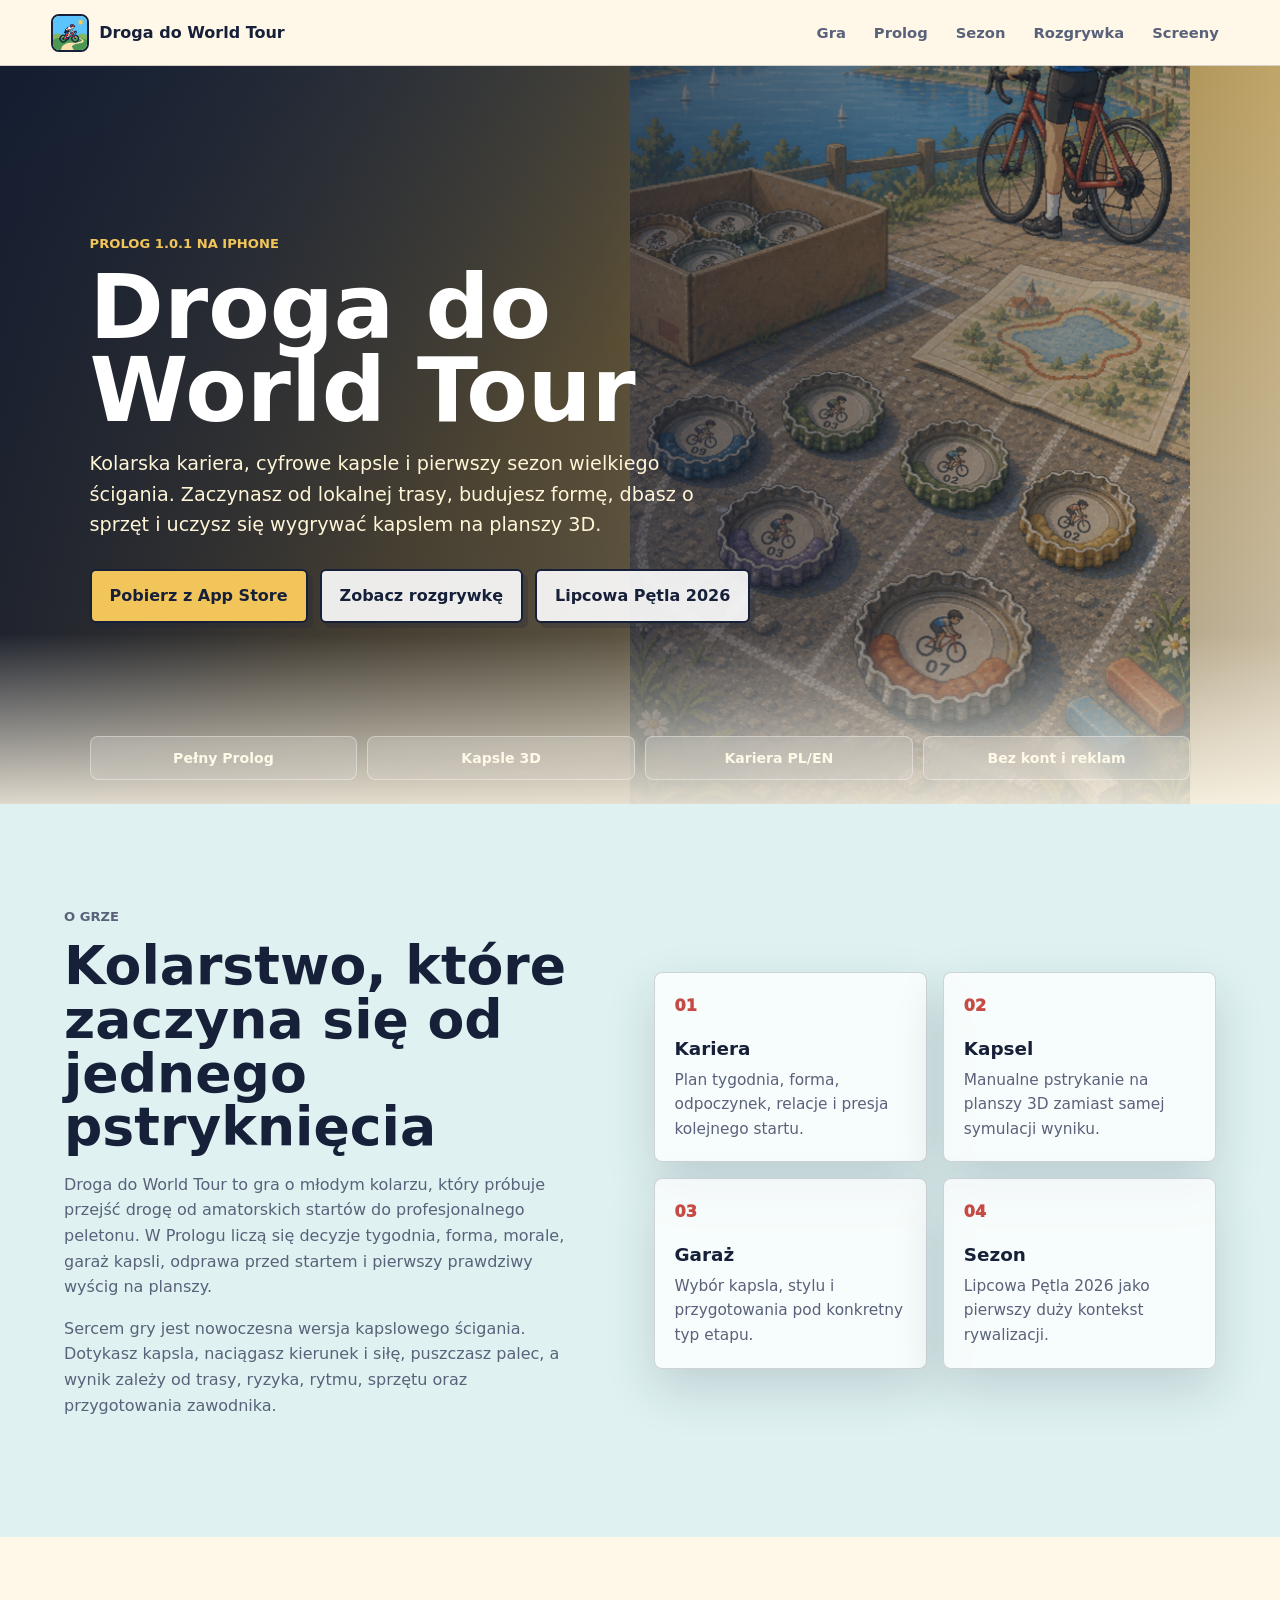
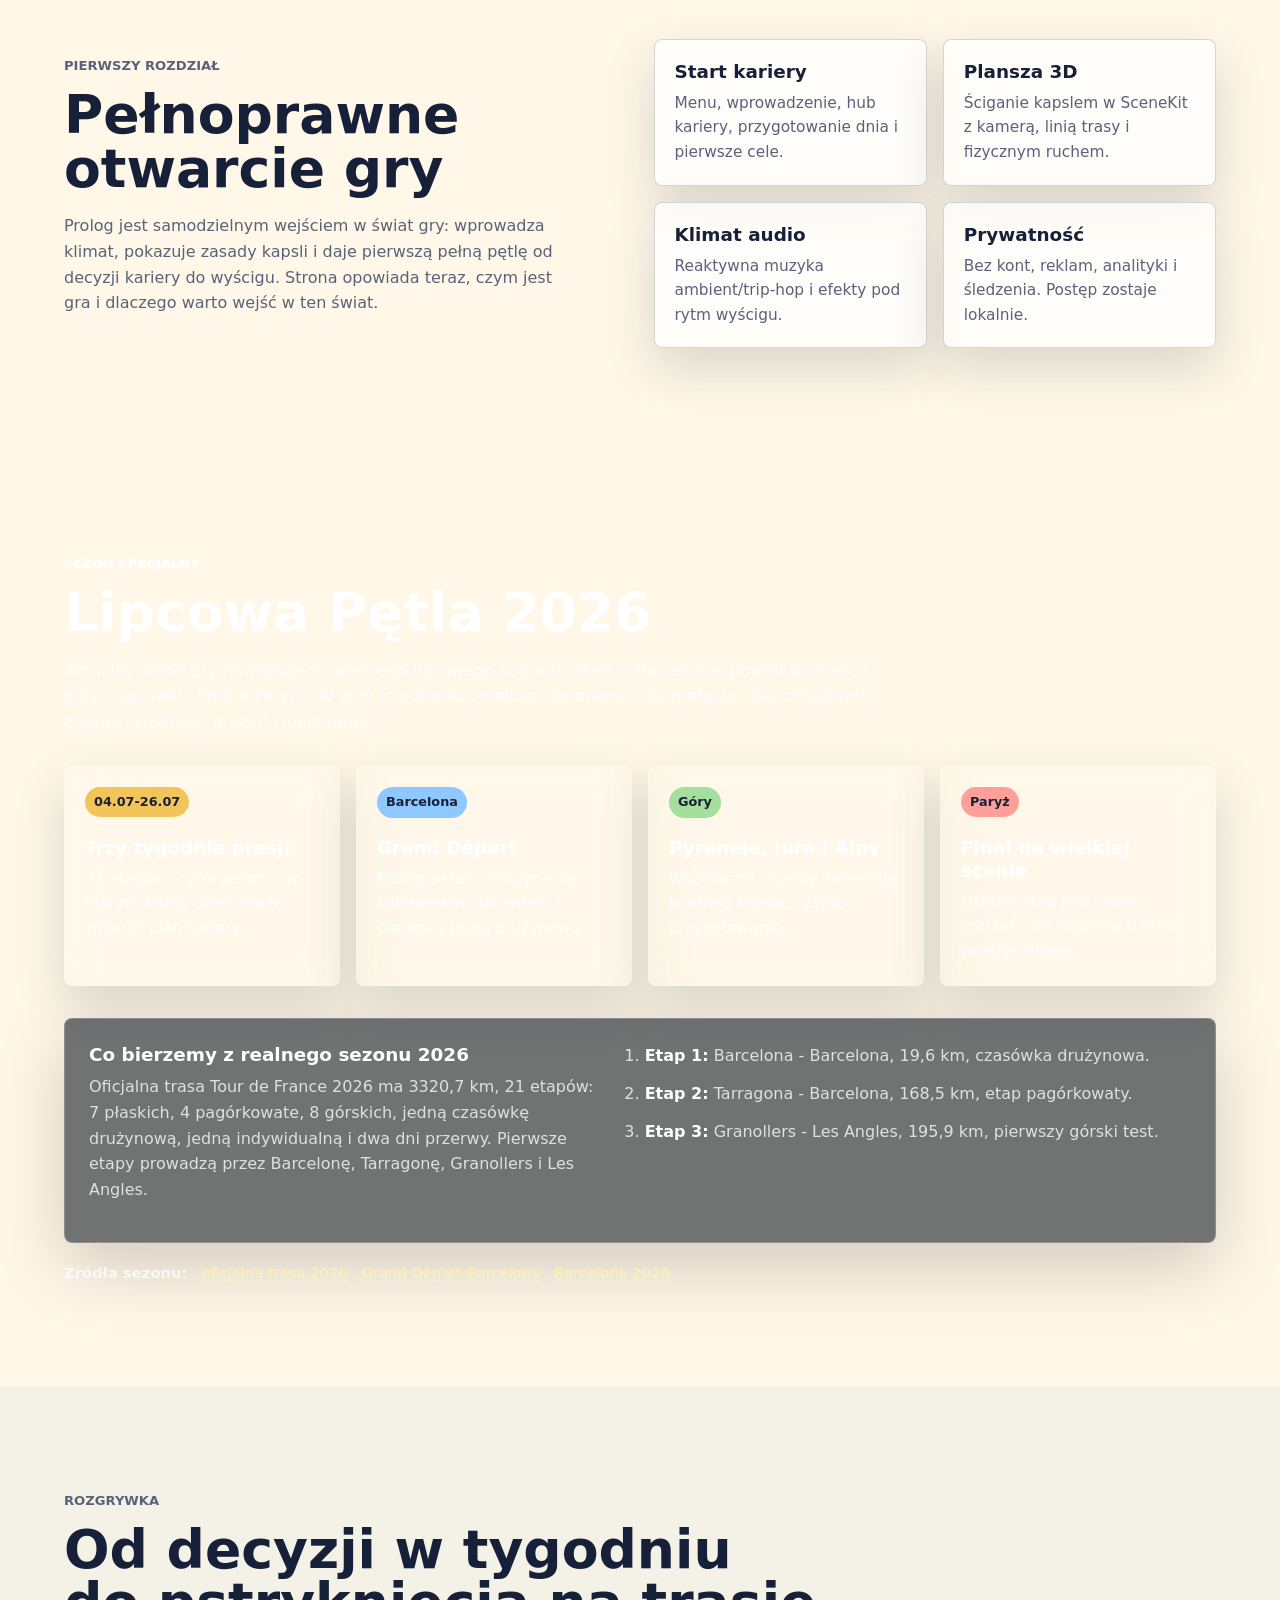
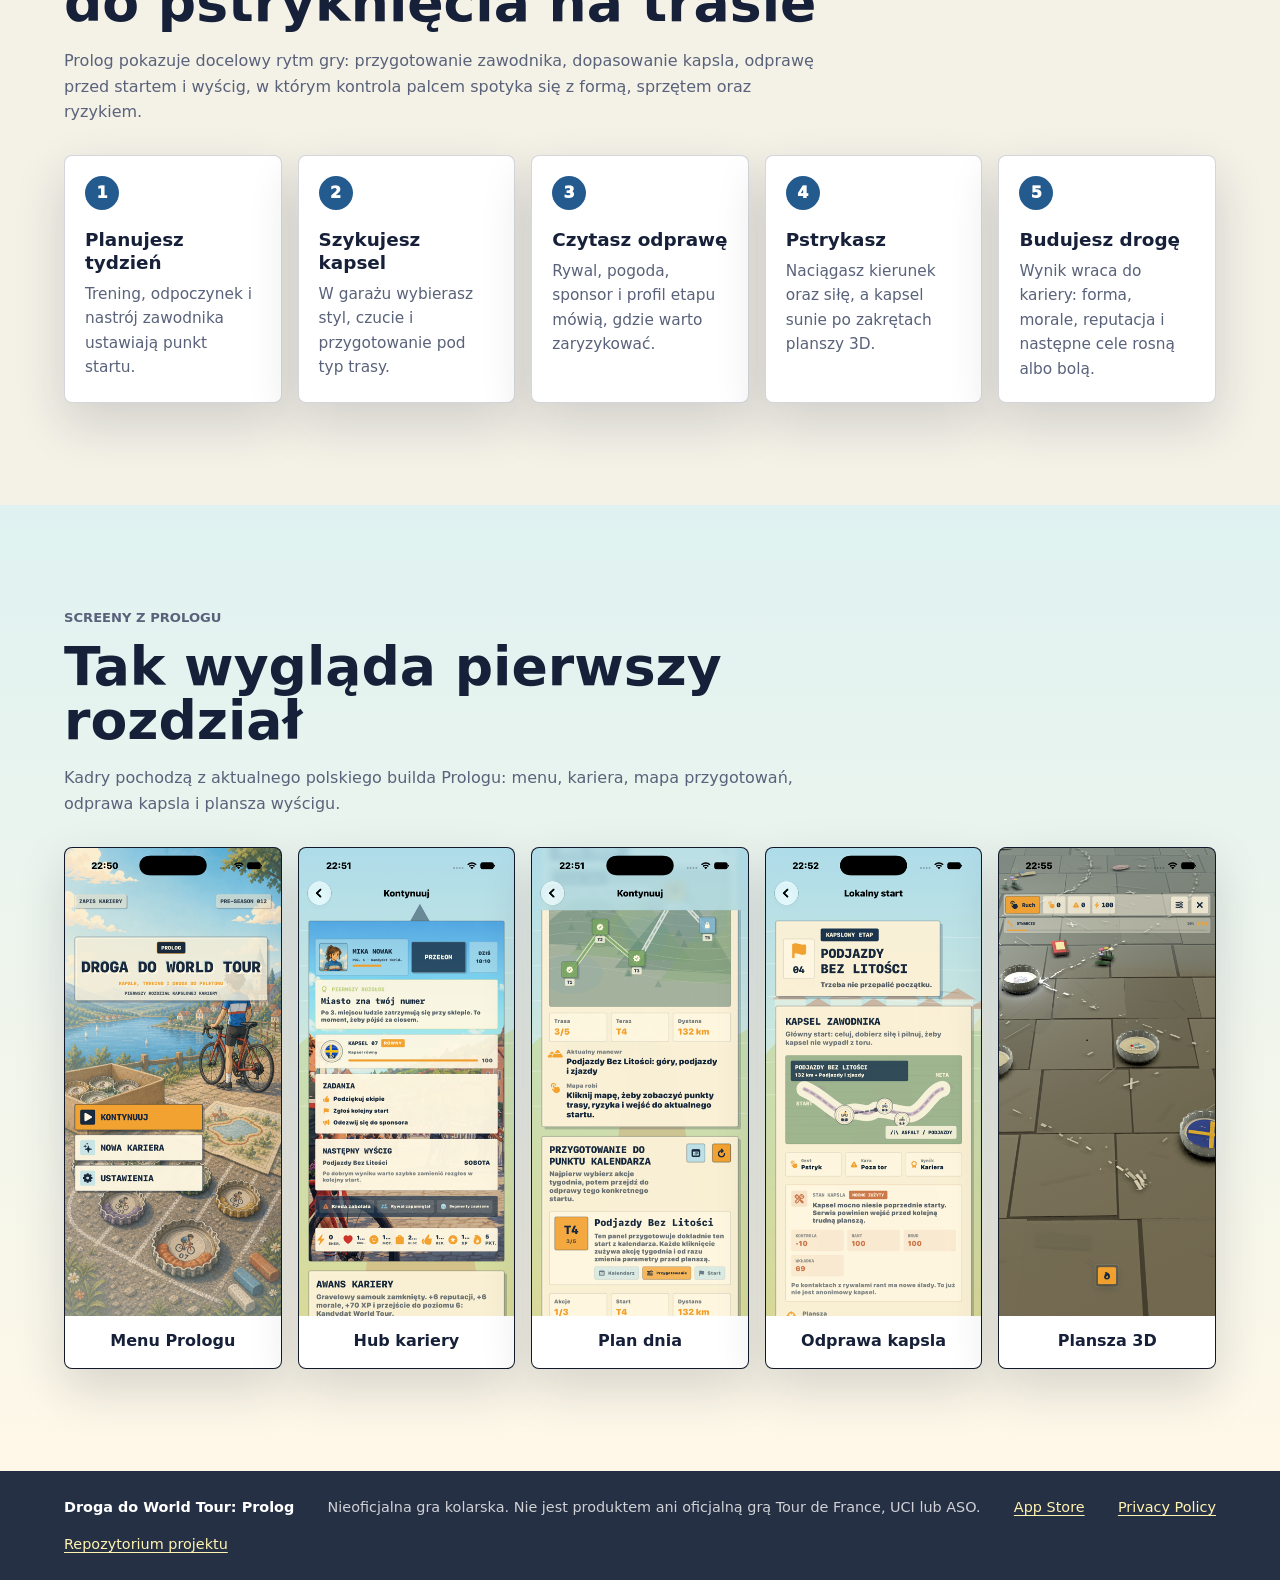
==== commit 8018ee77: "Add App Store website link" ====
--- a/index.html
+++ b/index.html
@@ -44,7 +44,8 @@
             się wygrywać kapslem na planszy 3D.
           </p>
           <div class="hero-actions">
-            <a class="button primary" href="#rozgrywka">Zobacz rozgrywkę</a>
+            <a class="button primary" href="https://apps.apple.com/app/roadtouci/id6787514298" target="_blank" rel="noopener noreferrer">Pobierz z App Store</a>
+            <a class="button secondary" href="#rozgrywka">Zobacz rozgrywkę</a>
             <a class="button secondary" href="#sezon">Lipcowa Pętla 2026</a>
           </div>
         </div>
@@ -275,6 +276,7 @@
     <footer class="site-footer">
       <span>Droga do World Tour: Prolog</span>
       <span>Nieoficjalna gra kolarska. Nie jest produktem ani oficjalną grą Tour de France, UCI lub ASO.</span>
+      <a href="https://apps.apple.com/app/roadtouci/id6787514298" target="_blank" rel="noopener noreferrer">App Store</a>
       <a href="privacy.html">Privacy Policy</a>
       <a href="https://github.com/lpociask/RoadToUCI">Repozytorium projektu</a>
     </footer>
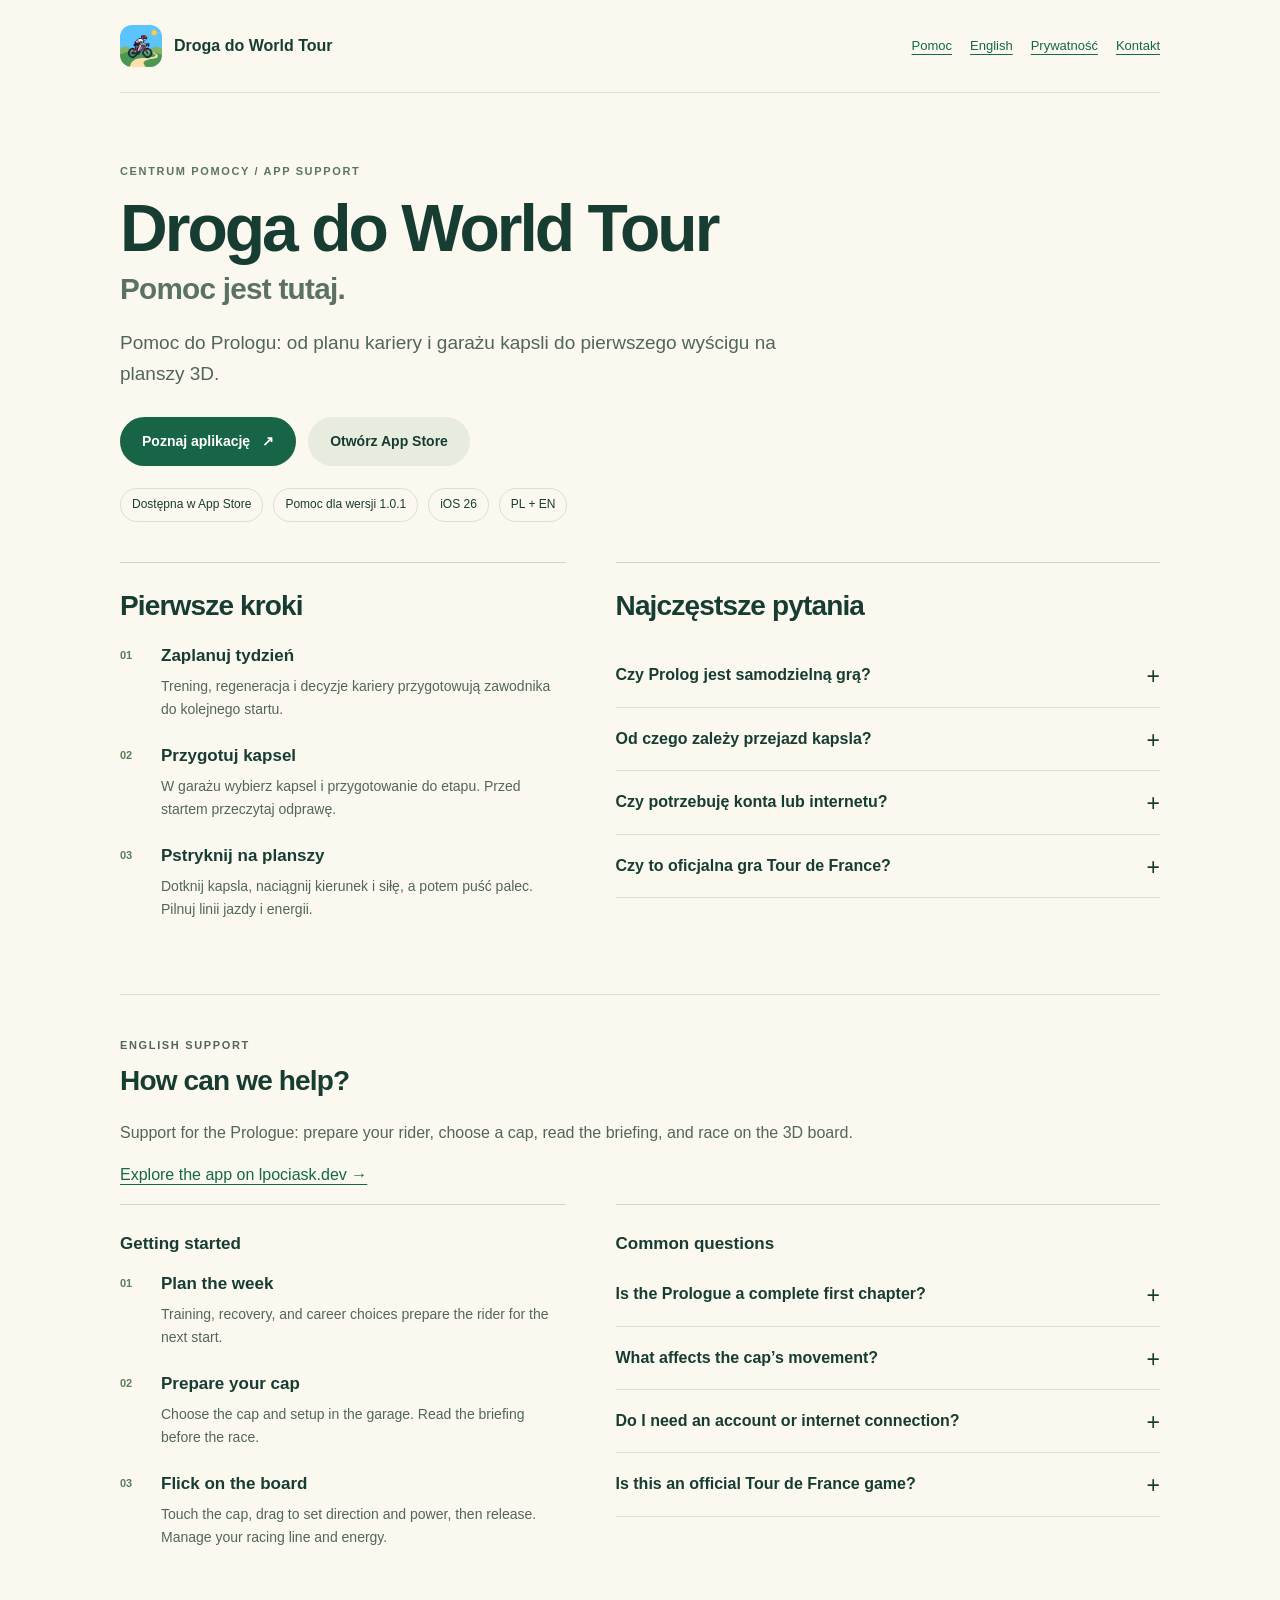
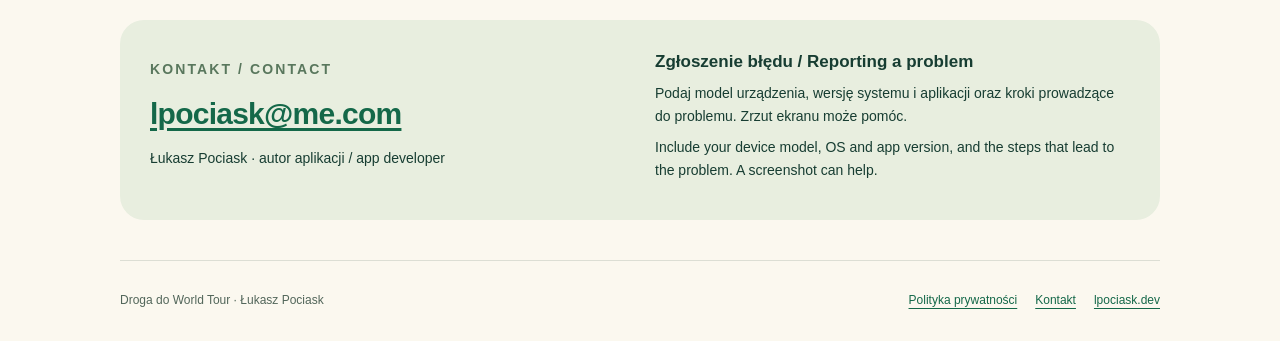
==== commit 80b984fc: "Consolidate app presentation on lpociask.dev and preserve support URLs" ====
--- a/index.html
+++ b/index.html
@@ -1,286 +1,163 @@
 <!doctype html>
 <html lang="pl">
-  <head>
-    <meta charset="utf-8">
-    <meta name="viewport" content="width=device-width, initial-scale=1">
-    <meta
-      name="description"
-      content="Droga do World Tour: Prolog to kolarska gra na iPhone'a o karierze, kapslowym ściganiu, sprzęcie, rywalach i sezonie Lipcowa Pętla 2026."
-    >
-    <meta property="og:title" content="Droga do World Tour: Prolog">
-    <meta
-      property="og:description"
-      content="Pełnoprawny pierwszy rozdział gry: kariera młodego kolarza, cyfrowe kapsle i sezon inspirowany wielkim lipcowym ściganiem."
-    >
-    <meta property="og:image" content="assets/prolog-hero.png">
-    <meta name="theme-color" content="#f4c95d">
-    <title>Droga do World Tour: Prolog</title>
-    <link rel="icon" href="assets/roadtouci-icon.png">
-    <link rel="stylesheet" href="styles.css">
-  </head>
-  <body>
-    <header class="site-header" aria-label="Główna nawigacja">
-      <a class="brand" href="#top" aria-label="Droga do World Tour: Prolog">
-        <img src="assets/roadtouci-icon.png" alt="">
-        <span>Droga do World Tour</span>
-      </a>
-      <nav>
-        <a href="#gra">Gra</a>
-        <a href="#prolog">Prolog</a>
-        <a href="#sezon">Sezon</a>
-        <a href="#rozgrywka">Rozgrywka</a>
-        <a href="#screeny">Screeny</a>
-      </nav>
-    </header>
-
-    <main id="top">
-      <section class="hero" aria-labelledby="hero-title">
-        <div class="hero-copy">
-          <p class="eyebrow">Prolog 1.0.1 na iPhone</p>
-          <h1 id="hero-title">Droga do World Tour</h1>
-          <p class="hero-lead">
-            Kolarska kariera, cyfrowe kapsle i pierwszy sezon wielkiego ścigania.
-            Zaczynasz od lokalnej trasy, budujesz formę, dbasz o sprzęt i uczysz
-            się wygrywać kapslem na planszy 3D.
-          </p>
-          <div class="hero-actions">
-            <a class="button primary" href="https://apps.apple.com/app/roadtouci/id6787514298" target="_blank" rel="noopener noreferrer">Pobierz z App Store</a>
-            <a class="button secondary" href="#rozgrywka">Zobacz rozgrywkę</a>
-            <a class="button secondary" href="#sezon">Lipcowa Pętla 2026</a>
-          </div>
-        </div>
-        <div class="hero-strip" aria-label="Najważniejsze informacje">
-          <span>Pełny Prolog</span>
-          <span>Kapsle 3D</span>
-          <span>Kariera PL/EN</span>
-          <span>Bez kont i reklam</span>
-        </div>
-      </section>
-
-      <section id="gra" class="section section-game" aria-labelledby="game-title">
-        <div class="section-inner split">
-          <div>
-            <p class="section-kicker">O grze</p>
-            <h2 id="game-title">Kolarstwo, które zaczyna się od jednego pstryknięcia</h2>
-            <p>
-              Droga do World Tour to gra o młodym kolarzu, który próbuje przejść
-              drogę od amatorskich startów do profesjonalnego peletonu. W Prologu
-              liczą się decyzje tygodnia, forma, morale, garaż kapsli, odprawa
-              przed startem i pierwszy prawdziwy wyścig na planszy.
-            </p>
-            <p>
-              Sercem gry jest nowoczesna wersja kapslowego ścigania. Dotykasz
-              kapsla, naciągasz kierunek i siłę, puszczasz palec, a wynik zależy
-              od trasy, ryzyka, rytmu, sprzętu oraz przygotowania zawodnika.
-            </p>
-          </div>
-          <div class="pillar-grid" aria-label="Filary gry">
-            <article>
-              <span>01</span>
-              <h3>Kariera</h3>
-              <p>Plan tygodnia, forma, odpoczynek, relacje i presja kolejnego startu.</p>
-            </article>
-            <article>
-              <span>02</span>
-              <h3>Kapsel</h3>
-              <p>Manualne pstrykanie na planszy 3D zamiast samej symulacji wyniku.</p>
-            </article>
-            <article>
-              <span>03</span>
-              <h3>Garaż</h3>
-              <p>Wybór kapsla, stylu i przygotowania pod konkretny typ etapu.</p>
-            </article>
-            <article>
-              <span>04</span>
-              <h3>Sezon</h3>
-              <p>Lipcowa Pętla 2026 jako pierwszy duży kontekst rywalizacji.</p>
-            </article>
-          </div>
-        </div>
-      </section>
-
-      <section id="prolog" class="section section-prologue" aria-labelledby="prologue-title">
-        <div class="section-inner prologue-layout">
-          <div>
-            <p class="section-kicker">Pierwszy rozdział</p>
-            <h2 id="prologue-title">Pełnoprawne otwarcie gry</h2>
-            <p>
-              Prolog jest samodzielnym wejściem w świat gry: wprowadza klimat,
-              pokazuje zasady kapsli i daje pierwszą pełną pętlę od decyzji
-              kariery do wyścigu. Strona opowiada teraz, czym jest gra i dlaczego
-              warto wejść w ten świat.
-            </p>
-          </div>
-          <div class="prologue-list" aria-label="Co zawiera Prolog">
-            <article>
-              <h3>Start kariery</h3>
-              <p>Menu, wprowadzenie, hub kariery, przygotowanie dnia i pierwsze cele.</p>
-            </article>
-            <article>
-              <h3>Plansza 3D</h3>
-              <p>Ściganie kapslem w SceneKit z kamerą, linią trasy i fizycznym ruchem.</p>
-            </article>
-            <article>
-              <h3>Klimat audio</h3>
-              <p>Reaktywna muzyka ambient/trip-hop i efekty pod rytm wyścigu.</p>
-            </article>
-            <article>
-              <h3>Prywatność</h3>
-              <p>Bez kont, reklam, analityki i śledzenia. Postęp zostaje lokalnie.</p>
-            </article>
-          </div>
-        </div>
-      </section>
-
-      <section id="sezon" class="section section-season" aria-labelledby="season-title">
-        <div class="section-inner">
-          <div class="section-heading">
-            <p class="section-kicker">Sezon specjalny</p>
-            <h2 id="season-title">Lipcowa Pętla 2026</h2>
-            <p>
-              Aktualny sezon gry nawiązuje do wielkiego lipcowego ścigania:
-              start w Barcelonie, powrót do Francji, góry, czasówki i finał w
-              Paryżu. W grze to autorska, nielicencjonowana interpretacja -
-              bez oficjalnych znaków, koszulek, drużyn i logotypów.
-            </p>
-          </div>
-
-          <div class="season-grid" aria-label="Informacje o sezonie">
-            <article class="season-card accent-gold">
-              <span>04.07-26.07</span>
-              <h3>Trzy tygodnie presji</h3>
-              <p>21 etapów i rytm sezonu, w którym każdy dzień może zmienić plan kariery.</p>
-            </article>
-            <article class="season-card accent-blue">
-              <span>Barcelona</span>
-              <h3>Grand Départ</h3>
-              <p>Prolog sezonu zaczyna się katalońskim akcentem i pierwszą jazdą drużynową.</p>
-            </article>
-            <article class="season-card accent-green">
-              <span>Góry</span>
-              <h3>Pyreneje, Jura i Alpy</h3>
-              <p>Wspinaczki i zjazdy zmieniają kontrolę kapsla, ryzyko i przygotowanie.</p>
-            </article>
-            <article class="season-card accent-red">
-              <span>Paryż</span>
-              <h3>Finał na wielkiej scenie</h3>
-              <p>Ostatni etap jest celem marzeń, ale najpierw trzeba przeżyć drogę.</p>
-            </article>
-          </div>
-
-          <div class="route-panel">
-            <div>
-              <h3>Co bierzemy z realnego sezonu 2026</h3>
-              <p>
-                Oficjalna trasa Tour de France 2026 ma 3320,7 km, 21 etapów:
-                7 płaskich, 4 pagórkowate, 8 górskich, jedną czasówkę drużynową,
-                jedną indywidualną i dwa dni przerwy. Pierwsze etapy prowadzą
-                przez Barcelonę, Tarragonę, Granollers i Les Angles.
-              </p>
-            </div>
-            <ol class="stage-list">
-              <li><strong>Etap 1:</strong> Barcelona - Barcelona, 19,6 km, czasówka drużynowa.</li>
-              <li><strong>Etap 2:</strong> Tarragona - Barcelona, 168,5 km, etap pagórkowaty.</li>
-              <li><strong>Etap 3:</strong> Granollers - Les Angles, 195,9 km, pierwszy górski test.</li>
-            </ol>
-          </div>
-
-          <div class="source-links" aria-label="Źródła danych sezonu">
-            <span>Źródła sezonu:</span>
-            <a href="https://www.letour.fr/en/overall-route">oficjalna trasa 2026</a>
-            <a href="https://www.letour.fr/en/the-race/grands-departs/grand-depart-2026">Grand Départ Barcelona</a>
-            <a href="https://www.letour.barcelona/en">Barcelona 2026</a>
-          </div>
-        </div>
-      </section>
-
-      <section id="rozgrywka" class="section section-play" aria-labelledby="play-title">
-        <div class="section-inner">
-          <div class="section-heading narrow">
-            <p class="section-kicker">Rozgrywka</p>
-            <h2 id="play-title">Od decyzji w tygodniu do pstryknięcia na trasie</h2>
-            <p>
-              Prolog pokazuje docelowy rytm gry: przygotowanie zawodnika,
-              dopasowanie kapsla, odprawę przed startem i wyścig, w którym
-              kontrola palcem spotyka się z formą, sprzętem oraz ryzykiem.
-            </p>
-          </div>
-
-          <div class="loop-grid" aria-label="Pętla rozgrywki">
-            <article>
-              <span>1</span>
-              <h3>Planujesz tydzień</h3>
-              <p>Trening, odpoczynek i nastrój zawodnika ustawiają punkt startu.</p>
-            </article>
-            <article>
-              <span>2</span>
-              <h3>Szykujesz kapsel</h3>
-              <p>W garażu wybierasz styl, czucie i przygotowanie pod typ trasy.</p>
-            </article>
-            <article>
-              <span>3</span>
-              <h3>Czytasz odprawę</h3>
-              <p>Rywal, pogoda, sponsor i profil etapu mówią, gdzie warto zaryzykować.</p>
-            </article>
-            <article>
-              <span>4</span>
-              <h3>Pstrykasz</h3>
-              <p>Naciągasz kierunek oraz siłę, a kapsel sunie po zakrętach planszy 3D.</p>
-            </article>
-            <article>
-              <span>5</span>
-              <h3>Budujesz drogę</h3>
-              <p>Wynik wraca do kariery: forma, morale, reputacja i następne cele rosną albo bolą.</p>
-            </article>
-          </div>
-        </div>
-      </section>
-
-      <section id="screeny" class="section section-screens" aria-labelledby="screens-title">
-        <div class="section-inner">
-          <div class="section-heading narrow">
-            <p class="section-kicker">Screeny z Prologu</p>
-            <h2 id="screens-title">Tak wygląda pierwszy rozdział</h2>
-            <p>
-              Kadry pochodzą z aktualnego polskiego builda Prologu: menu,
-              kariera, mapa przygotowań, odprawa kapsla i plansza wyścigu.
-            </p>
-          </div>
-
-          <div class="screens-grid">
-            <figure>
-              <img src="assets/screen-menu.png" alt="Menu główne Prologu z kapslami">
-              <figcaption>Menu Prologu</figcaption>
-            </figure>
-            <figure>
-              <img src="assets/screen-career.png" alt="Ekran huba kariery zawodnika">
-              <figcaption>Hub kariery</figcaption>
-            </figure>
-            <figure>
-              <img src="assets/screen-map.png" alt="Mapa przygotowania do kolejnego dnia">
-              <figcaption>Plan dnia</figcaption>
-            </figure>
-            <figure>
-              <img src="assets/screen-briefing.png" alt="Odprawa przed wyścigiem kapsla">
-              <figcaption>Odprawa kapsla</figcaption>
-            </figure>
-            <figure>
-              <img src="assets/screen-board.png" alt="Plansza 3D z kapslem na trasie">
-              <figcaption>Plansza 3D</figcaption>
-            </figure>
-          </div>
-        </div>
-      </section>
-    </main>
-
-    <footer class="site-footer">
-      <span>Droga do World Tour: Prolog</span>
-      <span>Nieoficjalna gra kolarska. Nie jest produktem ani oficjalną grą Tour de France, UCI lub ASO.</span>
-      <a href="https://apps.apple.com/app/roadtouci/id6787514298" target="_blank" rel="noopener noreferrer">App Store</a>
-      <a href="privacy.html">Privacy Policy</a>
-      <a href="https://github.com/lpociask/RoadToUCI">Repozytorium projektu</a>
-    </footer>
-
-    <script src="script.js"></script>
-  </body>
+<head>
+<meta charset="utf-8">
+<meta name="viewport" content="width=device-width,initial-scale=1">
+<title>Droga do World Tour — pomoc i wsparcie</title>
+<meta name="description" content="Wsparcie Droga do World Tour: pierwsze kroki, FAQ, kontakt, App Store i polityka prywatności.">
+<link rel="canonical" href="https://lpociask.github.io/RoadToUCI-site/">
+<meta name="theme-color" content="#fbf8ef">
+<link rel="stylesheet" href="support-migration.css">
+<link rel="icon" href="assets/roadtouci-icon.png">
+</head>
+<body>
+<a class="skip" href="#main">Przejdź do treści</a>
+<header class="shell topbar">
+<a class="brand" href="./">
+<img src="assets/roadtouci-icon.png" alt="" width="42" height="42">
+<span>Droga do World Tour</span>
+</a>
+<nav aria-label="Nawigacja wsparcia">
+<a href="#pomoc">Pomoc</a>
+<a href="#support" lang="en">English</a>
+<a href="privacy.html">Prywatność</a>
+<a href="#contact">Kontakt</a>
+</nav>
+</header>
+<main class="shell" id="main">
+<section class="hero" id="top">
+<p class="eyebrow">Centrum pomocy / App support</p>
+<h1>Droga do World Tour<small>Pomoc jest tutaj.</small>
+</h1>
+<p class="lead">Pomoc do Prologu: od planu kariery i garażu kapsli do pierwszego wyścigu na planszy 3D.</p>
+<div class="actions">
+<a class="button" href="https://lpociask.dev/apps/world-tour/">Poznaj aplikację <span aria-hidden="true">↗</span>
+</a>
+<a class="button secondary" href="https://apps.apple.com/pl/app/road-to-world-tour/id6787514298">Otwórz App Store</a>
+</div>
+<ul class="meta">
+<li>Dostępna w App Store</li>
+<li>Pomoc dla wersji 1.0.1</li>
+<li>iOS 26</li>
+<li>PL + EN</li>
+</ul>
+</section>
+<section id="pomoc" class="grid" aria-label="Pomoc po polsku">
+<div class="panel">
+<h2>Pierwsze kroki</h2>
+<ol class="steps">
+<li>
+<div>
+<h3>Zaplanuj tydzień</h3>
+<p>Trening, regeneracja i decyzje kariery przygotowują zawodnika do kolejnego startu.</p>
+</div>
+</li>
+<li>
+<div>
+<h3>Przygotuj kapsel</h3>
+<p>W garażu wybierz kapsel i przygotowanie do etapu. Przed startem przeczytaj odprawę.</p>
+</div>
+</li>
+<li>
+<div>
+<h3>Pstryknij na planszy</h3>
+<p>Dotknij kapsla, naciągnij kierunek i siłę, a potem puść palec. Pilnuj linii jazdy i energii.</p>
+</div>
+</li>
+</ol>
+</div>
+<div class="panel">
+<h2>Najczęstsze pytania</h2>
+<details>
+<summary>Czy Prolog jest samodzielną grą?</summary>
+<p>Tak. Prolog daje pełną pierwszą pętlę od decyzji kariery do wyścigu. Wersja 1.0.1 zawiera sezon Lipcowa Pętla 2026 z 21 etapami.</p>
+</details>
+<details>
+<summary>Od czego zależy przejazd kapsla?</summary>
+<p>Liczą się kierunek i moc pstryknięcia, linia jazdy, energia, trasa i przygotowanie. Decyzje kariery oraz garażu mają znaczenie w dniu wyścigu.</p>
+</details>
+<details>
+<summary>Czy potrzebuję konta lub internetu?</summary>
+<p>Gra nie wymaga konta. Postęp kariery, ustawienia garażu i stan wyścigu są zapisywane lokalnie na urządzeniu; rozgrywka działa offline.</p>
+</details>
+<details>
+<summary>Czy to oficjalna gra Tour de France?</summary>
+<p>Nie. To autorska, nielicencjonowana gra kolarska. Nie jest oficjalnym produktem Tour de France, UCI ani ASO.</p>
+</details>
+</div>
+</section>
+<section class="english" id="support" lang="en">
+<p class="eyebrow">English support</p>
+<h2>How can we help?</h2>
+<p>Support for the Prologue: prepare your rider, choose a cap, read the briefing, and race on the 3D board.</p>
+<p>
+<a href="https://lpociask.dev/en/apps/world-tour/">Explore the app on lpociask.dev →</a>
+</p>
+<div class="grid">
+<div class="panel">
+<h3>Getting started</h3>
+<ol class="steps">
+<li>
+<div>
+<h3>Plan the week</h3>
+<p>Training, recovery, and career choices prepare the rider for the next start.</p>
+</div>
+</li>
+<li>
+<div>
+<h3>Prepare your cap</h3>
+<p>Choose the cap and setup in the garage. Read the briefing before the race.</p>
+</div>
+</li>
+<li>
+<div>
+<h3>Flick on the board</h3>
+<p>Touch the cap, drag to set direction and power, then release. Manage your racing line and energy.</p>
+</div>
+</li>
+</ol>
+</div>
+<div class="panel">
+<h3>Common questions</h3>
+<details>
+<summary>Is the Prologue a complete first chapter?</summary>
+<p>Yes. It includes a full loop from career decisions to racing. Version 1.0.1 includes the July Loop 2026 season with 21 stages.</p>
+</details>
+<details>
+<summary>What affects the cap’s movement?</summary>
+<p>Direction, flick power, racing line, energy, the course, and preparation all matter. Career and garage choices affect race day.</p>
+</details>
+<details>
+<summary>Do I need an account or internet connection?</summary>
+<p>No account is required and gameplay works offline. Career progress, garage choices, and race state are saved locally on your device.</p>
+</details>
+<details>
+<summary>Is this an official Tour de France game?</summary>
+<p>No. This is an original, unlicensed cycling game, not an official product of the Tour de France, UCI, or ASO.</p>
+</details>
+</div>
+</div>
+</section>
+<section class="contact" id="contact">
+<div>
+<p class="eyebrow">Kontakt / Contact</p>
+<a class="mail" href="mailto:lpociask@me.com">lpociask@me.com</a>
+<p>Łukasz Pociask · autor aplikacji / app developer</p>
+</div>
+<div>
+<h3>Zgłoszenie błędu / Reporting a problem</h3>
+<p>Podaj model urządzenia, wersję systemu i aplikacji oraz kroki prowadzące do problemu. Zrzut ekranu może pomóc.</p>
+<p lang="en">Include your device model, OS and app version, and the steps that lead to the problem. A screenshot can help.</p>
+</div>
+</section>
+</main>
+<footer class="shell foot">
+<span>Droga do World Tour · Łukasz Pociask</span>
+<nav aria-label="Stopka">
+<a href="privacy.html">Polityka prywatności</a>
+<a href="mailto:lpociask@me.com">Kontakt</a>
+<a href="https://lpociask.dev/">lpociask.dev</a>
+</nav>
+</footer>
+</body>
 </html>
--- a/support-migration.css
+++ b/support-migration.css
@@ -0,0 +1,196 @@
+*{box-sizing:border-box}
+html{scroll-behavior:smooth;
+  scroll-padding-top:30px}
+body{margin:0;
+  background:#fbf8ef;
+  color:#173d32;
+  font-family:ui-rounded,-apple-system,BlinkMacSystemFont,"Segoe UI",sans-serif;
+  line-height:1.65}
+a{color:#146849;
+  text-underline-offset:4px}
+a:focus-visible,summary:focus-visible{outline:3px solid #178151;
+  outline-offset:5px;
+  border-radius:4px}
+.shell{width:min(100% - 40px,1040px);
+  margin-inline:auto}
+.topbar{display:flex;
+  align-items:center;
+  justify-content:space-between;
+  gap:24px;
+  padding-block:25px;
+  border-bottom:1px solid #24493625}
+.brand{font-weight:800;
+  text-decoration:none;
+  display:flex;
+  align-items:center;
+  gap:12px;
+  color:inherit}
+.brand img{width:42px;
+  height:42px;
+  border-radius:12px}
+.topbar nav{display:flex;
+  flex-wrap:wrap;
+  gap:18px;
+  font-size:13px}
+.hero{padding-block:58px 40px;
+  max-width:800px}
+.eyebrow{font-size:11px;
+  letter-spacing:.15em;
+  text-transform:uppercase;
+  font-weight:800;
+  color:#59775d}
+.hero h1{font-size:clamp(35px,6vw,66px);
+  line-height:1.05;
+  letter-spacing:-.045em;
+  margin:14px 0 22px}
+.hero h1 small{display:block;
+  font-size:.45em;
+  letter-spacing:-.025em;
+  margin-top:10px;
+  font-weight:600;
+  color:#5a7163}
+.lead{font-size:19px;
+  color:#50665a;
+  max-width:680px}
+.actions{display:flex;
+  flex-wrap:wrap;
+  gap:12px;
+  margin:28px 0 22px}
+.button{display:inline-flex;
+  align-items:center;
+  justify-content:center;
+  gap:12px;
+  background:#176546;
+  color:white;
+  padding:13px 22px;
+  border-radius:100px;
+  font-size:14px;
+  font-weight:750;
+  text-decoration:none;
+  min-height:48px}
+.button.secondary{background:#e5ecdde6;
+  color:#173d32}
+.meta{display:flex;
+  gap:10px;
+  flex-wrap:wrap;
+  list-style:none;
+  padding:0;
+  margin:22px 0 0;
+  font-size:12px}
+.meta li{border:1px solid #28583726;
+  border-radius:100px;
+  padding:6px 11px}
+.grid{display:grid;
+  grid-template-columns:.9fr 1.1fr;
+  gap:50px}
+.panel{border-top:1px solid #31573c35;
+  padding-block:27px}
+h2{font-size:28px;
+  letter-spacing:-.03em;
+  line-height:1.15;
+  margin:0 0 22px}
+h3{font-size:17px;
+  line-height:1.4;
+  margin:0 0 7px}
+.steps{padding:0;
+  list-style:none;
+  counter-reset:step;
+  display:grid;
+  gap:23px}
+.steps li{counter-increment:step;
+  display:grid;
+  grid-template-columns:28px 1fr;
+  gap:13px}
+.steps li:before{content:counter(step,decimal-leading-zero);
+  font-size:11px;
+  font-weight:800;
+  color:#59805a;
+  margin-top:2px}
+.steps p{font-size:14px;
+  margin:0;
+  color:#52665a}
+details{border-bottom:1px solid #24493625}
+summary{cursor:pointer;
+  list-style:none;
+  padding:18px 28px 18px 0;
+  font-size:16px;
+  font-weight:750;
+  position:relative}
+summary:after{content:"+";
+  position:absolute;
+  right:0;
+  top:14px;
+  font-size:23px;
+  font-weight:400}
+summary::-webkit-details-marker{display:none}
+details[open] summary:after{content:"−"}
+details>p{font-size:14px;
+  color:#52665a;
+  margin:0 0 22px}
+.contact{background:#e8eedf;
+  border-radius:24px;
+  padding:30px;
+  margin:28px 0 40px;
+  display:grid;
+  grid-template-columns:1fr 1fr;
+  gap:30px}
+.contact p{margin:8px 0;
+  font-size:14px}
+.contact a{overflow-wrap:anywhere}
+.mail{font-size:clamp(20px,3.5vw,30px);
+  font-weight:750;
+  letter-spacing:-.025em}
+.english{padding-top:30px;
+  border-top:1px solid #24493625;
+  margin-top:30px}
+.english .grid{gap:50px}
+.english>p{max-width:740px;
+  color:#52665a}
+.download-note{font-size:13px;
+  color:#52665a}
+.notice{background:#fffefa;
+  border-left:3px solid #77a06f;
+  padding:17px 20px;
+  margin:25px 0}
+.notice p{font-size:14px;
+  margin:0}
+.foot{display:flex;
+  justify-content:space-between;
+  flex-wrap:wrap;
+  gap:14px;
+  padding-block:30px;
+  margin-top:30px;
+  border-top:1px solid #24493625;
+  font-size:12px;
+  color:#52665a}
+.foot nav{display:flex;
+  gap:18px;
+  flex-wrap:wrap}
+.skip{position:fixed;
+  left:15px;
+  top:-90px;
+  z-index:10;
+  padding:10px 16px;
+  background:#173d32;
+  color:white}
+.skip:focus{top:15px}
+@media(max-width:700px){.shell{width:min(100% - 32px,1040px)}
+.topbar{align-items:flex-start;
+  gap:16px;
+  flex-direction:column;
+  padding-block:20px}
+.topbar nav{gap:16px}
+.hero{padding-block:40px 28px}
+.lead{font-size:17px}
+.grid,.contact,.english .grid{grid-template-columns:1fr;
+  gap:22px}
+.panel{padding-block:22px}
+.contact{padding:23px;
+  margin-top:20px;
+  gap:15px}
+.english{padding-top:28px}
+.actions{gap:10px}
+.button{padding-inline:19px}
+}
+@media(prefers-reduced-motion:reduce){html{scroll-behavior:auto}
+}
